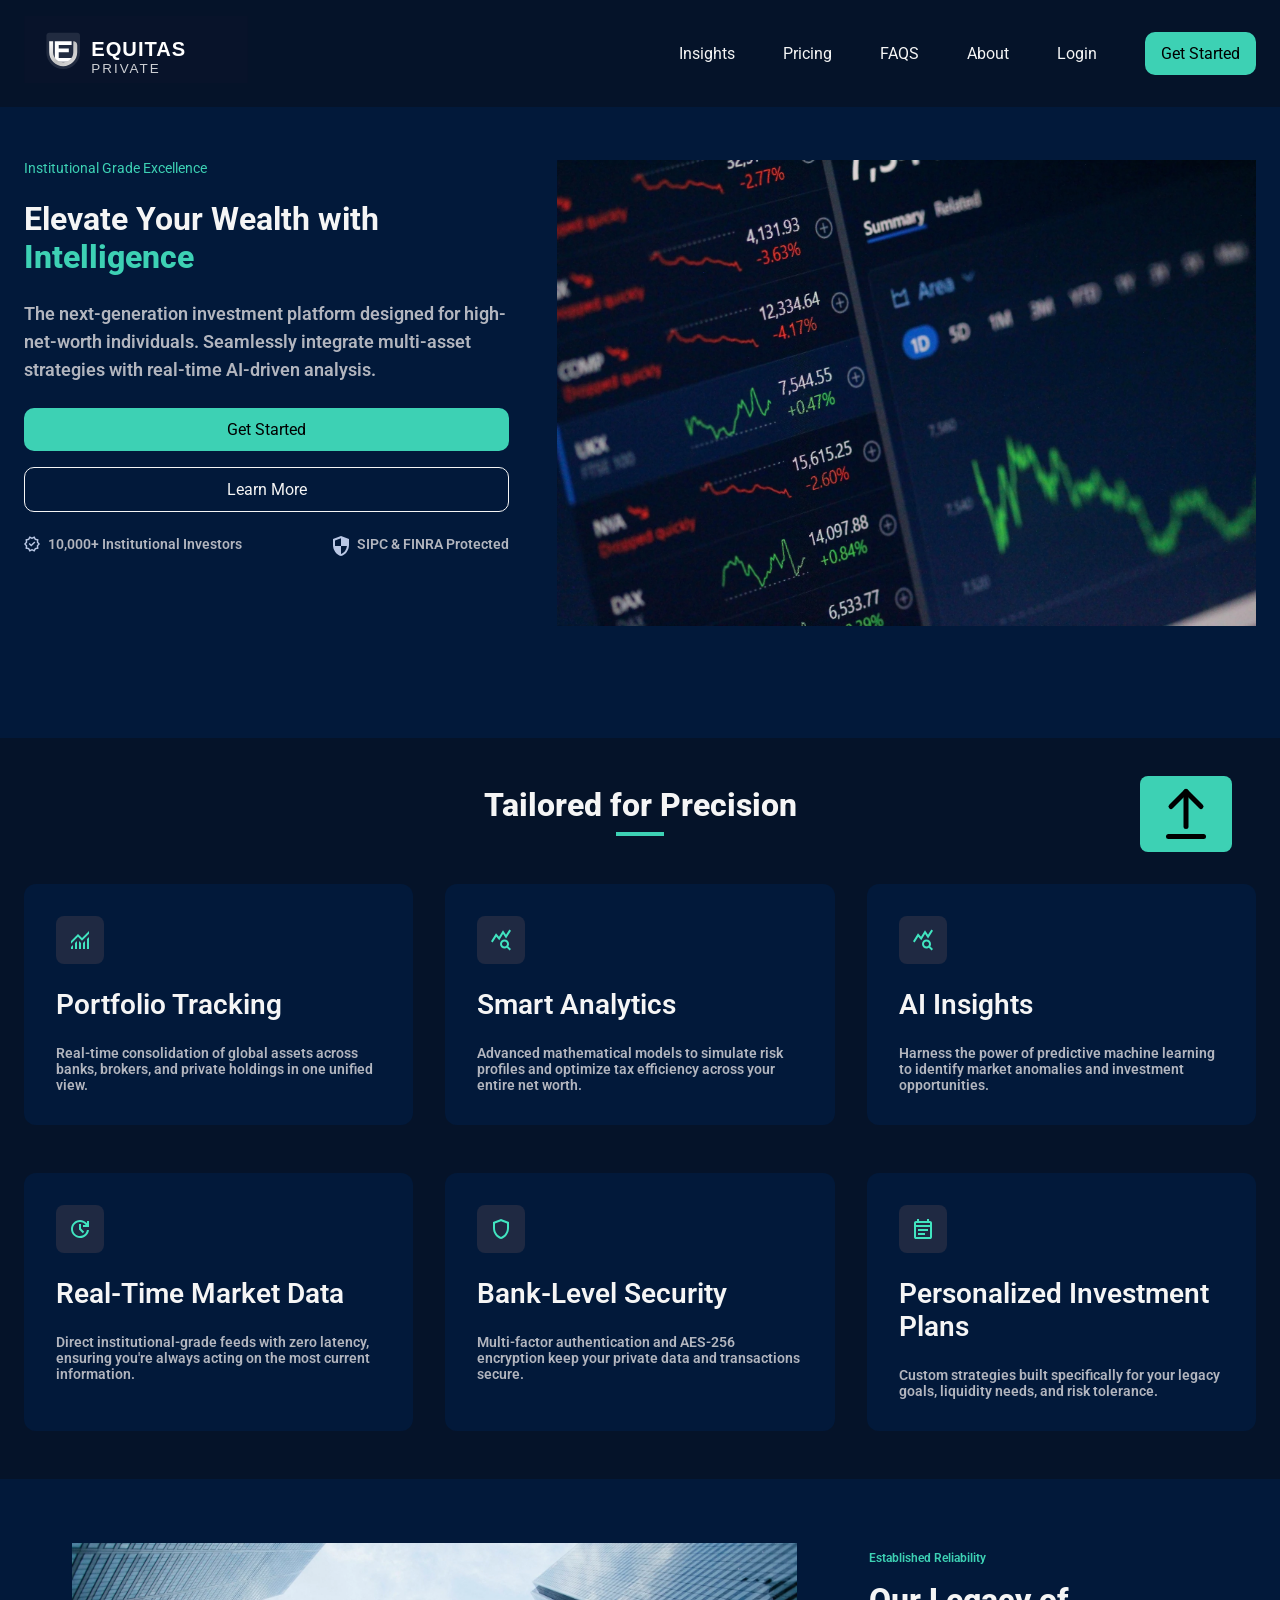
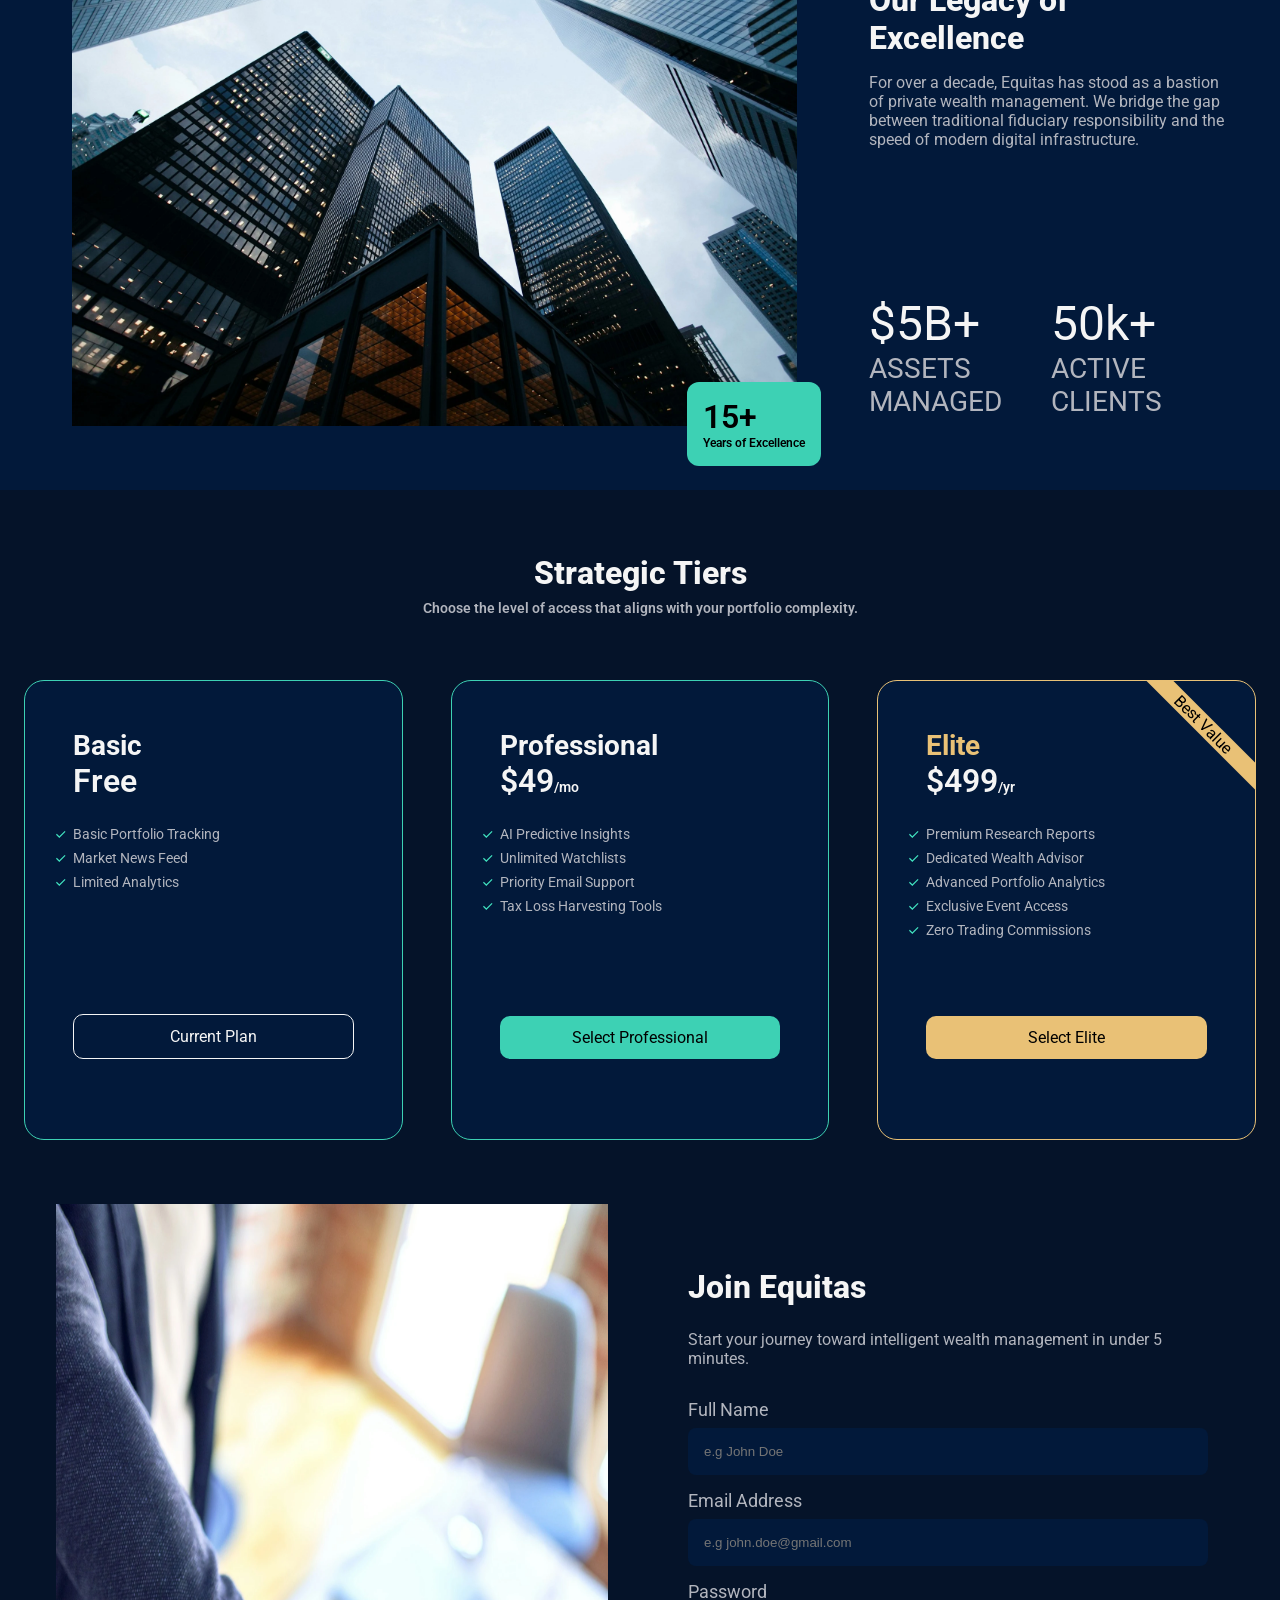
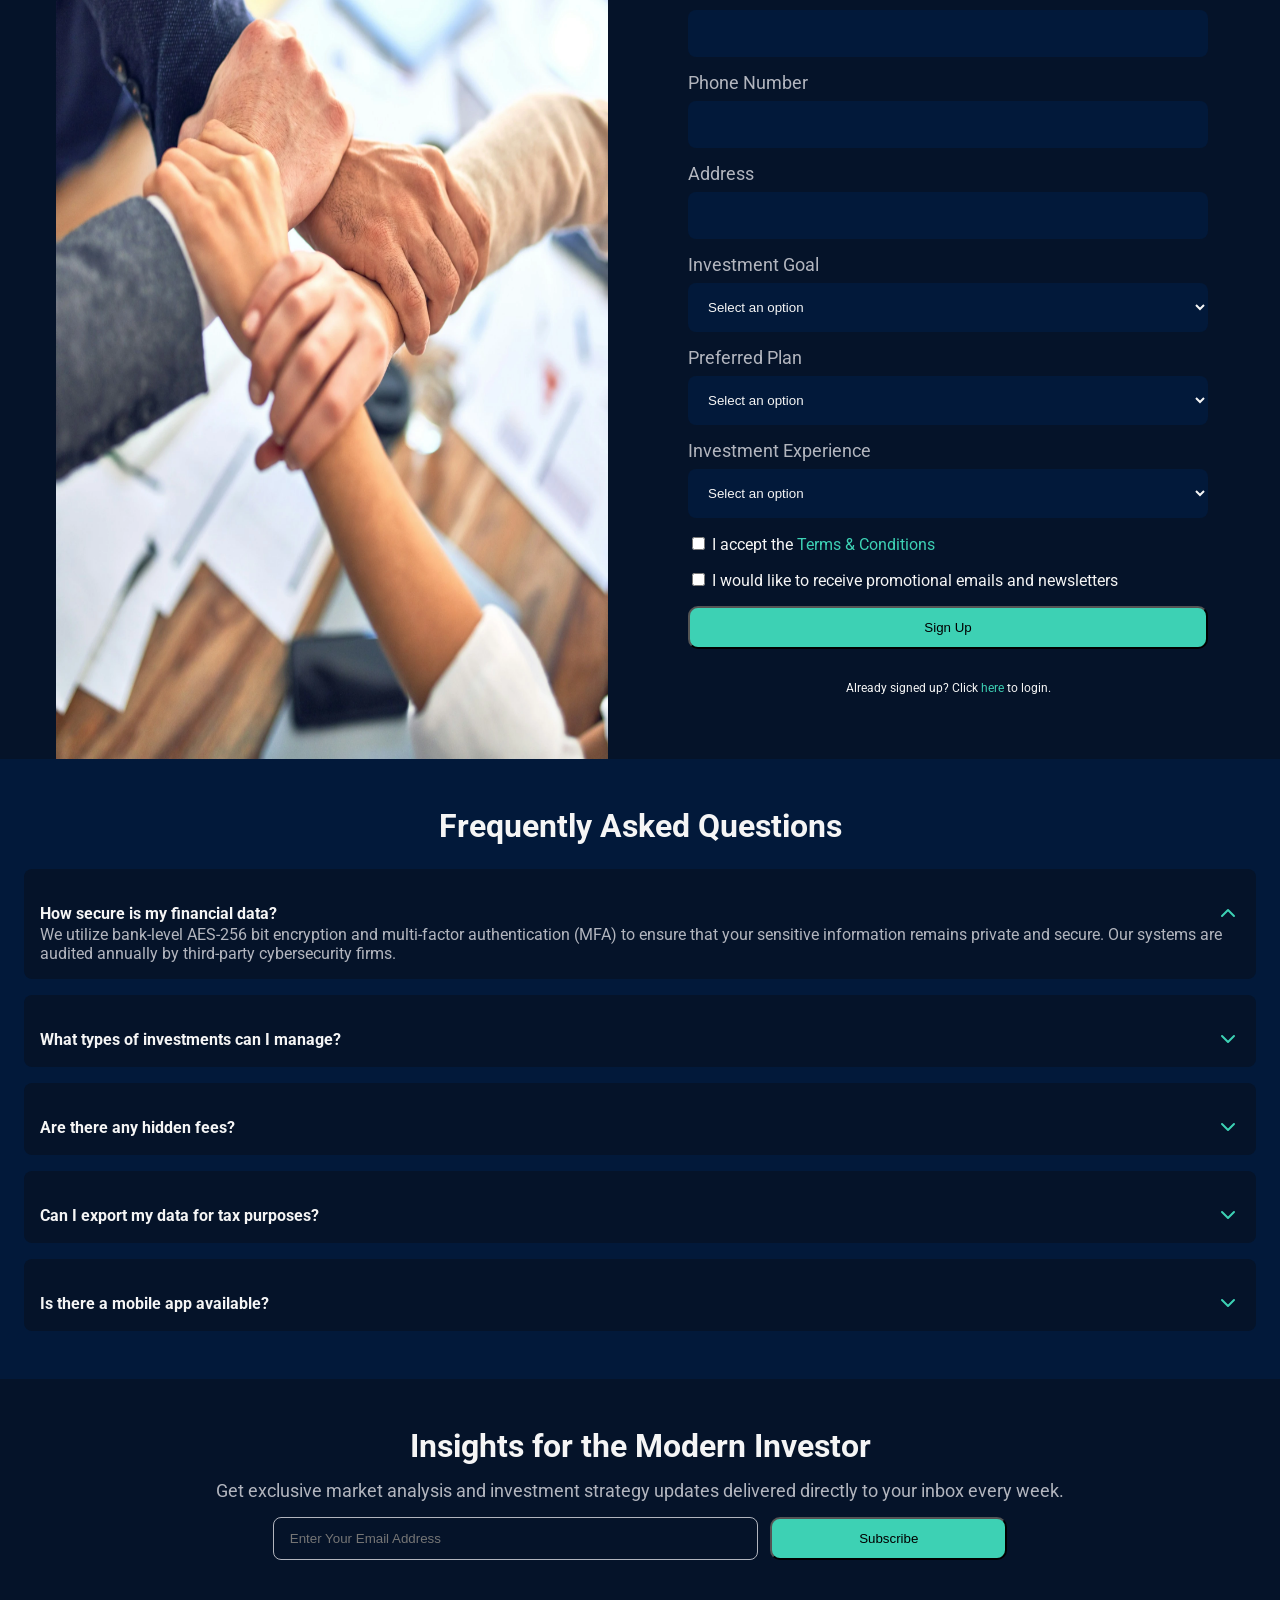
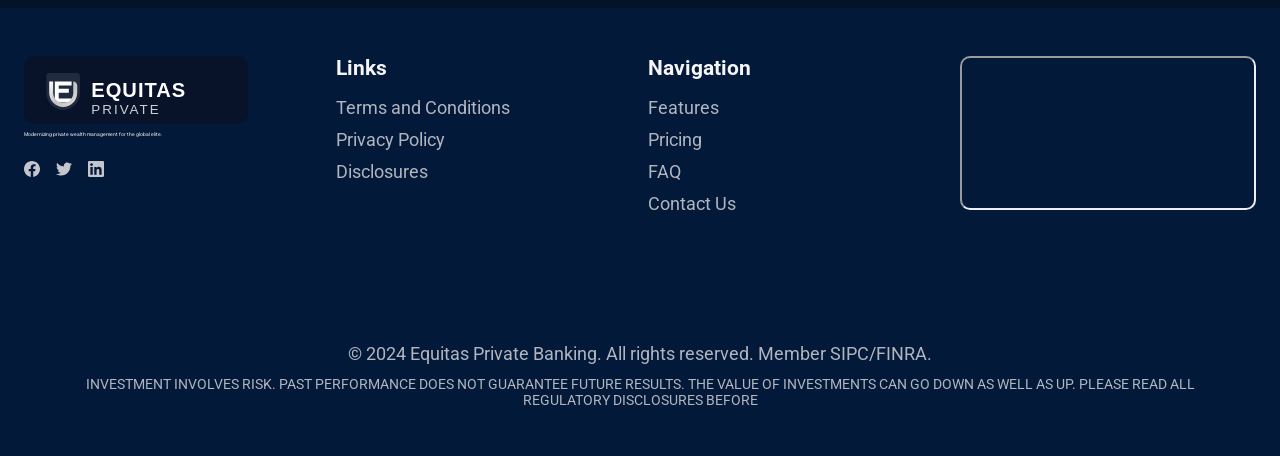
==== index.html @ b7c166bc "Refactor HTML structure for improved readability; update CSS classes for consistency; enhance mobile" ====
<!doctype html>
<html lang="en">
  <head>
    <meta charset="UTF-8" />
    <meta name="viewport" content="width=device-width, initial-scale=1.0" />
    <title>EQUITAS PRIVATE</title>
    <link
      rel="icon"
      type="image/svg+xml"
      href="./assets/icons/coins.svg?v=12345"
    />
    <link rel="preconnect" href="https://fonts.googleapis.com" />
    <link rel="preconnect" href="https://fonts.gstatic.com" crossorigin />
    <link
      href="https://fonts.googleapis.com/css2?family=Roboto:ital,wght@0,100..900;1,100..900&display=swap"
      rel="stylesheet"
    />
    <link rel="stylesheet" href="./styles.css" />
    <link
      rel="stylesheet"
      href="./md.css"
      media="all and (min-width: 620px) and (max-width: 1023.98px)"
    />

    <link
      rel="stylesheet"
      href="./lg.css"
      media="all and (min-width: 1024px)"
    />
  </head>
  <body>
    <header>
      <div class="container">
        <nav class="navbar">
          <details class="navbar__menu-toggle desktop--hidden">
            <summary
              class="navbar__menu-toggle-icon"
              aria-label="Open navigation menu"
            >
              <img
                src="./assets/icons/hamburger.svg"
                alt=""
                class="navbar__menu-icon"
                aria-hidden="true"
              />
            </summary>
            <ul class="navbar__items--mobile">
              <li class="navbar__item--mobile">
                <a class="navbar__item-link--mobile" href="#insights"
                  >Insights</a
                >
              </li>
              <li class="navbar__item--mobile">
                <a class="navbar__item-link--mobile" href="#pricing">Pricing</a>
              </li>
              <li class="navbar__item--mobile">
                <a class="navbar__item-link--mobile" href="#questions">FAQS</a>
              </li>
              <li class="navbar__item--mobile">
                <a class="navbar__item-link--mobile" href="#footer">About</a>
              </li>
              <li class="navbar__item--mobile">
                <a class="navbar__item-link--mobile" href="./login.html"
                  >Login</a
                >
              </li>
              <li class="navbar__button--mobile">
                <a class="btn btn--primary" href="#subscription">Get Started</a>
              </li>
            </ul>
          </details>

          <a href="#" class="navbar__logo-link"
            ><img
              src="./assets/logo/logo.svg"
              alt="Equitas Logo"
              class="navbar__logo"
          /></a>

          <ul class="navbar__items mobile--hidden">
            <li>
              <a class="navbar__item-link" href="#insights">Insights</a>
            </li>
            <li>
              <a class="navbar__item-link" href="#pricing">Pricing</a>
            </li>
            <li>
              <a class="navbar__item-link" href="#questions">FAQS</a>
            </li>
            <li>
              <a class="navbar__item-link" href="#footer">About</a>
            </li>
            <li>
              <a class="navbar__item-link" href="./login.html">Login</a>
            </li>
            <li>
              <a class="btn btn--primary" href="#subscription">Get Started</a>
            </li>
          </ul>
        </nav>
      </div>
    </header>

    <main>
      <section id="insights" class="hero">
        <div class="hero__container container">
          <div class="hero__content">
            <p class="hero__kicker">Institutional Grade Excellence</p>
            <h1 class="hero__title">
              Elevate Your Wealth with
              <span class="hero__accent">Intelligence</span>
            </h1>
            <p class="hero__description">
              The next-generation investment platform designed for high-
              net-worth individuals. Seamlessly integrate multi-asset strategies
              with real-time AI-driven analysis.
            </p>
            <div class="hero__buttons">
              <a class="btn btn--primary" href="#subscription">Get Started</a>
              <a class="btn btn--secondary" href="#features">Learn More</a>
            </div>
            <div class="hero__trust">
              <div class="hero__trust-item">
                <img
                  src="./assets/icons/check-mark.svg"
                  alt=""
                  class="hero__trust-icon"
                /><span class="hero__trust-text"
                  >10,000+ Institutional Investors</span
                >
              </div>
              <div class="hero__trust-item">
                <img
                  src="./assets/icons/shield.svg"
                  alt=""
                  class="hero__trust-icon"
                /><span class="hero__trust-text">SIPC & FINRA Protected</span>
              </div>
            </div>
          </div>

          <picture class="hero__media">
            <!-- Mobile -->
            <source
              media="(max-width: 1023.8px)"
              srcset="./assets/images/hero-tablet.webp"
              type="image/webp"
            />

            <!-- Desktop -->
            <source
              media="(min-width: 1024px)"
              srcset="./assets/images/hero-desktop.webp"
              type="image/webp"
            />

            <!-- Fallback -->
            <img
              src="./assets/images/hero-desktop.jpg"
              alt="A dashboard showing various financial charts and analytics"
              width="1920"
              height="821"
              decoding="async"
            />
          </picture>
        </div>
      </section>

      <section id="features">
        <div class="features__container container">
          <h2 class="features__heading">Tailored for Precision</h2>
          <div class="features__grid">
            <article class="features__card">
              <img src="./assets/icons/rising-graph.svg" alt="" />
              <h3 class="features__title">Portfolio Tracking</h3>
              <p class="features__description">
                Real-time consolidation of global assets across banks, brokers,
                and private holdings in one unified view.
              </p>
            </article>
            <article class="features__card">
              <img src="./assets/icons/inspecting-graph.svg" alt="" />
              <h3 class="features__title">Smart Analytics</h3>
              <p class="features__description">
                Advanced mathematical models to simulate risk profiles and
                optimize tax efficiency across your entire net worth.
              </p>
            </article>
            <article class="features__card">
              <img src="./assets/icons/inspecting-graph.svg" alt="" />
              <h3 class="features__title">AI Insights</h3>
              <p class="features__description">
                Harness the power of predictive machine learning to identify
                market anomalies and investment opportunities.
              </p>
            </article>
            <article class="features__card">
              <img src="./assets/icons/timer.svg" alt="" />
              <h3 class="features__title">Real-Time Market Data</h3>
              <p class="features__description">
                Direct institutional-grade feeds with zero latency, ensuring
                you're always acting on the most current information.
              </p>
            </article>
            <article class="features__card">
              <img src="./assets/icons/shield-secondary.svg" alt="" />
              <h3 class="features__title">Bank-Level Security</h3>
              <p class="features__description">
                Multi-factor authentication and AES-256 encryption keep your
                private data and transactions secure.
              </p>
            </article>
            <article class="features__card">
              <img src="./assets/icons/calendar.svg" alt="" />
              <h3 class="features__title">Personalized Investment Plans</h3>
              <p class="features__description">
                Custom strategies built specifically for your legacy goals,
                liquidity needs, and risk tolerance.
              </p>
            </article>
          </div>
        </div>
      </section>

      <section id="trust" class="trust container">
        <div class="trust__media-container">
          <picture>
            <!-- Mobile -->
            <source
              media="(max-width: 1023.8px)"
              srcset="./assets/images/trust-tablet.webp"
              type="image/webp"
            />

            <!-- Desktop -->
            <source
              media="(min-width: 1024px)"
              srcset="./assets/images/trust-desktop.webp"
              type="image/webp"
            />

            <!-- Fallback -->
            <img
              src="./assets/images/trust-desktop.jpg"
              alt="A city skyline in a financial district with a golden hue, symbolizing trust and stability"
              width="1920"
              height="821"
              loading="lazy"
              decoding="async"
            />
          </picture>

          <div class="trust__experience">
            <span class="trust__experience-value">15+</span>
            <span class="trust__experience-text">Years of Excellence</span>
          </div>
        </div>

        <div class="trust__content">
          <div class="trust__main-content">
            <p class="trust__kicker">Established Reliability</p>
            <h2 class="trust__heading">Our Legacy of Excellence</h2>
            <p class="trust__description">
              For over a decade, Equitas has stood as a bastion of private
              wealth management. We bridge the gap between traditional fiduciary
              responsibility and the speed of modern digital infrastructure.
            </p>
          </div>
          <div class="trust__stats">
            <div class="trust__stat">
              <span class="trust__stat-value">$5B+</span>
              <span class="trust__stat-label">ASSETS MANAGED</span>
            </div>
            <div class="trust__stat">
              <span class="trust__stat-value">50k+</span>
              <span class="trust__stat-label">ACTIVE CLIENTS</span>
            </div>
          </div>
        </div>
      </section>

      <section id="pricing" class="pricing">
        <div class="container pricing__container">
          <div class="pricing__heading">
            <h2 class="pricing__title">Strategic Tiers</h2>
            <p class="pricing__subtitle">
              Choose the level of access that aligns with your portfolio
              complexity.
            </p>
          </div>
          <div class="pricing__cards">
            <article class="pricing__card">
              <div class="pricing__content">
                <div>
                  <h3 class="pricing__type">Basic</h3>
                  <p class="pricing__price">Free</p>
                </div>
                <ul class="pricing__perks">
                  <li>Basic Portfolio Tracking</li>
                  <li>Market News Feed</li>
                  <li>Limited Analytics</li>
                </ul>
              </div>
              <a class="btn btn--secondary btn--full-width" href="#subscription"
                >Current Plan</a
              >
            </article>
            <article class="pricing__card">
              <div class="pricing__content">
                <div>
                  <h3 class="pricing__type">Professional</h3>
                  <p class="pricing__price">
                    $49<span class="fs--sm">/mo</span>
                  </p>
                </div>
                <ul class="pricing__perks">
                  <li>AI Predictive Insights</li>
                  <li>Unlimited Watchlists</li>
                  <li>Priority Email Support</li>
                  <li>Tax Loss Harvesting Tools</li>
                </ul>
              </div>

              <a class="btn btn--primary btn--full-width" href="#subscription"
                >Select Professional</a
              >
            </article>
            <article class="pricing__card pricing__card--highlighted">
              <div class="pricing__content">
                <div>
                  <h3 class="pricing__type">Elite</h3>
                  <p class="pricing__price">
                    $499<span class="fs--sm">/yr</span>
                  </p>
                </div>
                <ul class="pricing__perks">
                  <li>Premium Research Reports</li>
                  <li>Dedicated Wealth Advisor</li>
                  <li>Advanced Portfolio Analytics</li>
                  <li>Exclusive Event Access</li>
                  <li>Zero Trading Commissions</li>
                </ul>
              </div>
              <a class="btn btn--primary btn--full-width" href="#subscription"
                >Select Elite</a
              >
              <span class="pricing__best-value-badge">Best Value</span>
            </article>
          </div>
        </div>
      </section>
      <section id="subscription" class="container">
        <picture>
          <!-- Mobile -->
          <source
            media="(max-width: 1023.8px)"
            srcset="./assets/images/signup-tablet.webp"
            type="image/webp"
          />

          <!-- Desktop -->
          <source
            media="(min-width: 1024px)"
            srcset="./assets/images/signup-desktop.webp"
            type="image/webp"
          />

          <!-- Fallback -->
          <img
            src="./assets/images/signup-desktop.jpg"
            alt="A group of people grabbing each other wrists in a circle, symbolizing collaboration and trust"
            width="1920"
            height="821"
            loading="lazy"
            decoding="async"
            class="subscription__image"
          />
        </picture>

        <div class="subscription__container">
          <div class="subscription__content">
            <h2 class="subscription__heading">Join Equitas</h2>
            <p class="subscription__description">
              Start your journey toward intelligent wealth management in under 5
              minutes.
            </p>
          </div>
          <form
            class="subscription__form"
            name="subscription"
            method="POST"
            netlify
          >
            <div class="subscription__form-item">
              <label for="fullname">Full Name </label>
              <input
                id="fullname"
                name="fullname"
                type="text"
                placeholder="e.g John Doe"
                required
                autocomplete="name"
              />
            </div>
            <div class="subscription__form-item">
              <label for="email">Email Address </label>
              <input
                id="email"
                name="email"
                type="email"
                placeholder="e.g john.doe@gmail.com"
                required
                autocomplete="email"
              />
            </div>
            <div class="subscription__form-item">
              <label for="password">Password</label>
              <input
                id="password"
                name="password"
                type="password"
                required
                autocomplete="current-password"
              />
            </div>
            <div class="subscription__form-item">
              <label for="phone">Phone Number </label>
              <input
                id="phone"
                name="phone"
                type="tel"
                required
                autocomplete="tel"
              />
            </div>
            <div class="subscription__form-item">
              <label for="address">Address </label>
              <input
                id="address"
                name="address"
                type="text"
                autocomplete="street-address"
                required
              />
            </div>

            <div class="subscription__form-item">
              <label for="goal">Investment Goal</label>

              <select id="goal" name="goal" required>
                <option value="" disabled selected>Select an option</option>
                <option value="long-term">Long-Term Growth</option>
                <option value="retirement">Retirement Planning</option>
                <option value="passive">Passive Income</option>
                <option value="wealth">Wealth Preservation</option>
              </select>
            </div>
            <div class="subscription__form-item">
              <label for="plan">Preferred Plan</label>

              <select id="plan" name="plan" required>
                <option value="" disabled selected>Select an option</option>
                <option value="free">Free</option>
                <option value="monthly">Monthly</option>
                <option value="yearly">Yearly</option>
              </select>
            </div>

            <div class="subscription__form-item">
              <label for="experience">Investment Experience</label>

              <select id="experience" name="experience" required>
                <option value="" disabled selected>Select an option</option>
                <option value="beginner">Beginner</option>
                <option value="intermediate">Intermediate</option>
                <option value="advanced">Advanced</option>
              </select>
            </div>

            <div class="subscription__form-checkbox">
              <input type="checkbox" id="terms" name="terms" required />
              <label for="terms"
                >I accept the
                <a
                  href="./documentation/terms_and_conditions.pdf"
                  target="_blank"
                >
                  Terms & Conditions</a
                ></label
              >
            </div>
            <div class="subscription__form-checkbox">
              <input type="checkbox" id="promote" name="promote" />
              <label for="promote"
                >I would like to receive promotional emails and
                newsletters</label
              >
            </div>

            <button class="btn btn--primary" type="submit">Sign Up</button>
          </form>
          <p class="subscription__login">
            Already signed up? Click <a href="./login.html">here</a> to login.
          </p>
        </div>
      </section>

      <section id="questions" class="questions">
        <div class="questions__container container">
          <h2 class="questions__heading">Frequently Asked Questions</h2>
          <div class="questions__list">
            <details class="questions__item" open name="faq">
              <summary class="questions__title">
                <span>How secure is my financial data?</span
                ><img
                  src="./assets/icons/chevron-down.svg"
                  alt=""
                  class="chevron-rotate"
                  aria-hidden="true"
                />
              </summary>

              <p class="questions__description">
                We utilize bank-level AES-256 bit encryption and multi-factor
                authentication (MFA) to ensure that your sensitive information
                remains private and secure. Our systems are audited annually by
                third-party cybersecurity firms.
              </p>
            </details>

            <details class="questions__item" name="faq">
              <summary class="questions__title">
                <span>What types of investments can I manage?</span
                ><img
                  src="./assets/icons/chevron-down.svg"
                  alt=""
                  class="chevron-rotate"
                  aria-hidden="true"
                />
              </summary>

              <p class="questions__description">
                Equitas supports a range of assets, including stocks, bonds,
                ETFs, and other diversified investments.
              </p>
            </details>

            <details class="questions__item" name="faq">
              <summary class="questions__title">
                <span>Are there any hidden fees?</span
                ><img
                  src="./assets/icons/chevron-down.svg"
                  alt=""
                  class="chevron-rotate"
                  aria-hidden="true"
                />
              </summary>

              <p class="questions__description">
                No. All applicable fees are clearly disclosed upfront, with no
                hidden charges.
              </p>
            </details>
            <details class="questions__item" name="faq">
              <summary class="questions__title">
                <span>Can I export my data for tax purposes?</span
                ><img
                  src="./assets/icons/chevron-down.svg"
                  alt=""
                  class="chevron-rotate"
                  aria-hidden="true"
                />
              </summary>

              <p class="questions__description">
                Yes. You can export your portfolio and transaction data in
                convenient formats for tax reporting.
              </p>
            </details>

            <details class="questions__item" name="faq">
              <summary class="questions__title">
                <span>Is there a mobile app available?</span
                ><img
                  src="./assets/icons/chevron-down.svg"
                  alt=""
                  class="chevron-rotate"
                  aria-hidden="true"
                />
              </summary>

              <p class="questions__description">
                Yes. Equitas is available on mobile, giving you secure access to
                your portfolio wherever you are.
              </p>
            </details>
          </div>
        </div>
      </section>

      <section id="newsletter">
        <div class="newsletter__container container">
          <div class="newsletter__content">
            <h2 class="newsletter__title">Insights for the Modern Investor</h2>
            <p class="newsletter__description">
              Get exclusive market analysis and investment strategy updates
              delivered directly to your inbox every week.
            </p>

            <div>
              <form class="newsletter__form" method="POST" netlify>
                <label for="subscribe-email" class="visually-hidden"
                  >Enter Your Email Address</label
                >
                <input
                  id="subscribe-email"
                  name="subscribe-email"
                  type="email"
                  placeholder="Enter Your Email Address"
                  required
                />
                <button class="btn btn--primary" type="submit">
                  Subscribe
                </button>
              </form>
            </div>
          </div>
        </div>
      </section>
    </main>
    <footer id="footer">
      <nav>
        <div class="footer-navigation__container container">
          <div class="footer-navigation__logo-media">
            <a href="./index.html"
              ><img
                src="./assets/logo/logo.svg"
                alt="Equitas Private"
                class="footer-navigation__logo-image"
            /></a>
            <p class="footer-navigation__tagline">
              Modernizing private wealth management for the global elite.
            </p>

            <ul class="footer-navigation__connection">
              <li>
                <a
                  href="https://www.facebook.com"
                  target="_blank"
                  class="footer-navigation__connection-icon"
                  aria-label="Facebook"
                  ><img
                    src="./assets/logo/facebook-logo.svg"
                    alt=""
                    aria-hidden="true"
                /></a>
              </li>
              <li>
                <a
                  href="https://x.com"
                  target="_blank"
                  class="footer-navigation__connection-icon"
                  aria-label="X - former Twitter"
                  ><img
                    src="
                    ./assets/logo/x-logo.svg"
                    alt=""
                    aria-hidden="true"
                /></a>
              </li>
              <li>
                <a
                  href="https://www.linkedin.com"
                  target="_blank"
                  class="footer-navigation__connection-icon"
                  aria-label="Linkedin"
                  ><img
                    src="./assets/logo/linkedin-logo.svg"
                    alt=""
                    aria-hidden="true"
                /></a>
              </li>
            </ul>
          </div>
          <div class="footer-navigation__group">
            <h3 class="footer-navigation__title">Links</h3>
            <ul class="footer-navigation__list">
              <li class="footer-navigation__item">
                <a
                  href="./documentation/terms_and_conditions.pdf"
                  target="_blank"
                  class="footer-navigation__link"
                  >Terms and Conditions</a
                >
              </li>
              <li class="footer-navigation__item">
                <a
                  href="./documentation/privacy-policy.pdf"
                  target="_blank"
                  class="footer-navigation__link"
                  >Privacy Policy</a
                >
              </li>

              <li class="footer-navigation__item">
                <a
                  href="./documentation/disclaimer-and-disclosure.pdf"
                  target="_blank"
                  class="footer-navigation__link"
                  >Disclosures</a
                >
              </li>
            </ul>
          </div>
          <div class="footer-navigation__group">
            <h3 class="footer-navigation__title">Navigation</h3>
            <ul class="footer-navigation__list">
              <li class="footer-navigation__item">
                <a href="#features" class="footer-navigation__link">Features</a>
              </li>
              <li class="footer-navigation__item">
                <a href="#pricing" class="footer-navigation__link">Pricing</a>
              </li>
              <li class="footer-navigation__item">
                <a href="#questions" class="footer-navigation__link">FAQ</a>
              </li>
              <li class="footer-navigation__item">
                <a
                  href="mailto:info@equitasprivate.com"
                  class="footer-navigation__link"
                  >Contact Us</a
                >
              </li>
            </ul>
          </div>
          <div class="footer__location">
            <iframe
              src="https://www.google.com/maps/embed?pb=!1m18!1m12!1m3!1d38471.17101423431!2d73.40237218300614!3d-53.036084808980746!2m3!1f0!2f0!3f0!3m2!1i1024!2i768!4f13.1!3m3!1m2!1s0xb306ad003a17c605%3A0x8517ae38f21c5569!2sAtlas%20Cove%20Station%20remains!5e0!3m2!1str!2sde!4v1787654956893!5m2!1str!2sde"
              allowfullscreen=""
              loading="lazy"
              referrerpolicy="strict-origin-when-cross-origin"
              aria-label="Equitas Private Banking Location"
            ></iframe>
          </div>
        </div>
      </nav>

      <section>
        <div class="credentials__container">
          <p class="credentials__description">
            © 2024 Equitas Private Banking. All rights reserved. Member
            SIPC/FINRA.
          </p>
          <p class="credentials__disclaimer">
            INVESTMENT INVOLVES RISK. PAST PERFORMANCE DOES NOT GUARANTEE FUTURE
            RESULTS. THE VALUE OF INVESTMENTS CAN GO DOWN AS WELL AS UP. PLEASE
            READ ALL REGULATORY DISCLOSURES BEFORE
          </p>
        </div>
      </section>
    </footer>
    <a class="scroll" href="#" aria-label="Back to top"
      ><img src="./assets/icons/arrow-top.svg" alt="" class="scroll-image"
    /></a>
  </body>
</html>
---- styles.css ----
/* ===== MOBILE DESIGN - MOBILE FIRST ===== */

/* ===== RESET ===== */

*,
*::before,
*::after {
  box-sizing: border-box;
}

h1,
h2,
h3,
p {
  margin: 0;
}

/* ===== VARIABLES ===== */

:root {
  /* ===== COLOR ===== */

  --color-bg-primary: #051329;
  --color-bg-secondary: #02193a;
  --color-surface: #2f3a57;
  --color-primary: #051329;
  --color-text-primary: #f5f5f5;
  --color-text-secondary: #000;
  --color-accent: #3dd1b4;
  --color-gold-hover: #d8ae5c;
  --color-gold-hover-muted: #d8af5ca9;
  --color-gold-selected: #e9c176;
  --color-text-muted: #b2b5be;

  /* ===== FONT-SIZE ===== */

  --fs-xxs: 0.3rem; /* 4.8px */
  --fs-xs: 0.5rem; /* 8px */
  --fs-caption: 0.75rem; /* 12px */
  --fs-sm: 0.875rem; /* 14px */
  --fs-base: clamp(0.875rem, 2.5vw, 1.1rem); /* 14px–17.6px */
  --fs-md: clamp(1.14rem, 2.5vw, 1.5rem); /* 18.24px–24px */
  --fs-lg: clamp(1.25rem, 2.5vw, 1.75rem); /* 20px–28px */
  --fs-xl: clamp(1.5rem, 2.5vw, 2rem); /* 24px–32px */
  --fs-2xl: clamp(2rem, 2.5vw, 4rem); /* 32px–64px */
  --fs-3xl: clamp(3rem, 2.5vw, 4.5rem); /* 48px–72px */
  --fs-hero: clamp(4rem, 2.5vw, 5rem); /* 64px–80px */

  /* ===== LAYOUT-VALUES ===== */

  --desktop-width: 90rem; /* 1440px */
  --loginscreen-width: 40rem; /* 640px */
  --navbar-logo-width: 14rem; /* 224px */

  /* ===== FONT-WEIGHT ===== */

  --fw-reg: 400;
  --fw-md: 500;
  --fw-sb: 600;
  --fw-bold: 700;
  --fw-bolder: 800;

  /* BORDER-RADIUS */

  --br-base: 0.5rem; /* 8px */
  --br-lg: 0.625rem; /* 10px */
  --br-xl: 0.75rem; /* 12px */
  --br-2xl: 0.875rem; /* 14px */
  --br-3xl: 1.25rem; /* 20px */

  /* ===== SPACING ===== */
  --space-xs: 0.25rem; /* 4px */
  --space-sm: 0.5rem; /* 8px */
  --space-md: 0.75rem; /* 12px */
  --space-base: 1rem; /* 16px */
  --space-lg: 1.5rem; /* 24px */
  --space-xl: 2rem; /*  32px  */
  --space-2xl: 3rem; /* 48px */
  --space-3xl: 4rem; /* 64px */
  --space-4xl: 5rem; /* 80px  */
  --space-5xl: 6rem; /* 96px */
}

/* ===== GLOBAL===== */

html {
  font-size: 100%;
  scroll-behavior: smooth;
}

body {
  background-color: var(--color-bg-primary);
  margin: 0;
  font-family: "Roboto", sans-serif;
}

main {
  position: relative;
}

a {
  text-decoration: none;
}

img {
  display: block;
  max-width: 100%;
  height: auto;
}

/* I found this visually hidden solution online. */

.visually-hidden {
  position: absolute;
  width: 1px;
  height: 1px;
  padding: 0;
  margin: -1px;
  overflow: hidden;
  clip: rect(0, 0, 0, 0);
  white-space: nowrap;
  border: 0;
}

/* ===== LAYOUT ===== */

.container {
  width: 100%;
  max-width: var(--desktop-width);
  margin-inline: auto;
  padding-inline: var(--space-lg);
}

/* ===== COMPONENTS ===== */

/* ===== BUTTONS ===== */

.btn {
  border-radius: var(--br-lg);
  padding: var(--space-md) var(--space-base);
  transition:
    background-color 150ms ease,
    transform 150ms ease;
  text-align: center;
  display: inline-block;
}

.btn--full-width {
  width: 100%;
}

.btn--primary {
  color: var(--color-text-secondary);
  background-color: var(--color-accent);
}

.btn--secondary {
  color: var(--color-text-primary);
  border: 1px solid var(--color-text-primary);
}

.btn--primary:hover,
.btn--secondary:hover {
  color: var(--color-text-secondary);
  background-color: var(--color-gold-hover);
  box-shadow: 0 var(--space-sm) var(--space-base) rgb(0 0 0 / 0.2);
}

.btn--primary:focus-visible,
.btn--secondary:focus-visible,
.navbar__menu-toggle:focus-visible,
.navbar__item-link:focus-visible,
.navbar__item-link--mobile:focus-visible,
.navbar__logo-link:focus-visible,
.subscription__form-item input:focus-visible,
.subscription__form-item select:focus-visible,
.newsletter__form input:focus-visible,
.questions__title:focus-visible,
.subscription__form-checkbox input:focus-visible,
.subscription__form-checkbox a:focus-visible,
.footer-navigation__link:focus-visible,
.footer-navigation__connection-icon:focus-visible,
.subscription__login a:focus-visible,
.login__info input:focus-visible,
.login__forget a:focus-visible,
.scroll:focus-visible {
  outline: 2px solid var(--color-gold-selected);
  outline-offset: var(--space-xs);
  border-radius: var(--br-base);
}

.chevron-rotate {
  transition: transform 200ms ease;
}

.questions__item[open] .chevron-rotate {
  transform: rotate(180deg);
}
/* ===== NAVIGATION ===== */

.navbar {
  display: flex;
  flex-direction: row-reverse;
  justify-content: space-between;
  padding: var(--space-base) var(--space-lg);
  position: fixed;
  top: 0;
  left: 0;
  width: 100%;
  z-index: 10;
  background-color: var(--color-bg-primary);
}

.navbar__menu-toggle {
  position: relative;
}

.navbar__menu-toggle-icon {
  background: none;
  border: none;
  cursor: pointer;
  list-style-type: none;
}

.navbar__items--mobile {
  position: absolute;
  top: 100%;
  right: 0;
  background-color: var(--color-bg-secondary);
  color: var(--color-text-primary);
  list-style-type: none;
  padding: var(--space-2xl) var(--space-lg);
  border-radius: var(--br-lg);
  width: calc(50vw - 2rem);
  height: 60dvh;
  display: flex;
  flex-direction: column;
  align-items: center;
  gap: var(--space-2xl);
  z-index: 1;
}

.navbar__item--mobile {
  width: 100%;
}

.navbar__item-link--mobile {
  display: block;
  width: 100%;
  padding-block: var(--space-sm);
  border-radius: var(--br-lg);
  text-align: center;
  color: var(--color-text-primary);
}

.navbar__item--mobile:hover {
  background-color: var(--color-accent);
  border-radius: var(--br-lg);
  color: var(--color-accent);
}

.navbar__item-link--mobile:hover {
  color: var(--color-accent);
  outline: 1px solid var(--color-accent);
  display: block;
  width: 100%;
}

.navbar__item-link--mobile:visited {
  color: var(--color-text-primary);
}

.navbar__button--mobile {
  width: 100%;
  text-align: center;
}

.navbar__menu-icon {
  width: var(--space-3xl);
  height: auto;
}

.navbar__logo {
  width: var(--navbar-logo-width);
  height: auto;
}

.mobile--hidden {
  display: none;
}

/* ===== HERO ===== */

.hero {
  background-color: var(--color-bg-secondary);
  padding-block: var(--space-3xl);
}

.hero__container {
  display: flex;
  flex-direction: column;
  justify-content: space-between;
  gap: var(--space-2xl);
  margin-block: var(--space-2xl);
  padding-top: var(--space-2xl);
}

.hero__content {
  display: flex;
  flex-direction: column;
  gap: var(--space-lg);
}
.hero__kicker {
  font-size: var(--fs-sm);
  color: var(--color-accent);
  font-weight: var(--fw-reg);
}

.hero__title {
  font-size: var(--fs-xl);
  color: var(--color-text-primary);
  font-weight: var(--fw-bold);
}

.hero__accent {
  color: var(--color-accent);
  font-weight: var(--fw-bolder);
}

.hero__description {
  color: var(--color-text-muted);
  font-size: var(--fs-base);
  line-height: 1.6;
  font-weight: var(--fw-sb);
}

.hero__buttons {
  display: flex;
  flex-direction: column;
  gap: var(--space-base);
}

.hero__trust {
  display: flex;
  flex-direction: column;
  justify-content: space-between;
  align-items: flex-start;
  gap: var(--space-base);
}

.hero__trust-item {
  display: flex;
  gap: var(--space-sm);
}

.hero__trust-icon {
  width: var(--space-base);
  height: auto;
}

.hero__trust-text {
  color: var(--color-text-muted);
  font-size: var(--fs-sm);
  font-weight: var(--fw-sb);
}

/* ===== FEATURES ===== */

.features__container {
  display: flex;
  flex-direction: column;
  gap: var(--space-2xl);
  align-items: center;
  padding-block: var(--space-2xl);
}

.features__grid {
  display: grid;
  grid-template-columns: 1fr;
  row-gap: var(--space-2xl);
}

.features__heading {
  color: var(--color-text-primary);
  font-size: var(--fs-xl);
  font-weight: var(--fw-bolder);
}

.features__heading::after {
  content: "";
  display: block;
  width: var(--space-2xl);
  height: var(--space-xs);
  background-color: var(--color-accent);
  margin-inline: auto;
  margin-top: var(--space-sm);
}

.features__card {
  display: flex;
  flex-direction: column;
  align-items: flex-start;
  gap: var(--space-lg);
  border-radius: var(--br-xl);
  background-color: var(--color-bg-secondary);
  padding: var(--space-xl);
}

.features__title {
  font-size: var(--fs-lg);
  color: var(--color-text-primary);
  font-weight: var(--fw-sb);
}

.features__description {
  font-size: var(--fs-sm);
  color: var(--color-text-muted);
  font-weight: var(--fw-sb);
}

/* ===== TRUST SECTION ===== */

.trust {
  background-color: var(--color-bg-secondary);
}

.trust__media-container {
  display: flex;
  flex-direction: column;
  justify-content: space-between;
  gap: var(--space-3xl);
  padding: var(--space-3xl) var(--space-2xl);
  position: relative;
}

.trust__experience {
  display: flex;
  flex-direction: column;
  background-color: var(--color-accent);
  padding: var(--space-base);
  align-items: flex-start;
  position: absolute;
  right: var(--space-lg);
  bottom: var(--space-lg);
  border-radius: var(--br-xl);
}

.trust__experience-value {
  font-size: var(--fs-xl);
  font-weight: var(--fw-sb);
}

.trust__experience-text {
  font-size: var(--fs-caption);
  font-weight: var(--fw-sb);
}

.trust__content {
  display: flex;
  flex-direction: column;
  justify-content: space-around;
  gap: var(--space-2xl);
  padding: var(--space-lg);
}

.trust__main-content {
  display: flex;
  flex-direction: column;
  gap: var(--space-base);
}

.trust__kicker {
  color: var(--color-accent);
  font-size: var(--fs-caption);
  font-weight: var(--fw-sb);
}

.trust__heading {
  color: var(--color-text-primary);
  font-size: var(--fs-2xl);
  font-weight: var(--fw-bolder);
}

.trust__description {
  color: var(--color-text-muted);
}

.trust__stats {
  display: flex;
}

.trust__stat {
  display: flex;
  flex-direction: column;
  flex: 1;
}

.trust__stat-value {
  font-size: var(--fs-3xl);
  color: var(--color-text-primary);
}

.trust__stat-label {
  font-size: var(--fs-lg);
  color: var(--color-text-muted);
}

/* ===== PRICING ===== */

.pricing {
  color: var(--color-text-secondary);
  background-color: var(--color-bg-primary);
}

.pricing__container {
  display: flex;
  flex-direction: column;
  gap: var(--space-3xl);
  padding-block: var(--space-3xl);
}

.pricing__heading {
  display: flex;
  flex-direction: column;
  align-items: center;
  gap: var(--space-sm);
}

.pricing__title {
  color: var(--color-text-primary);
  font-size: var(--fs-2xl);
  font-weight: var(--fw-bolder);
}

.pricing__subtitle {
  color: var(--color-text-muted);
  font-size: var(--fs-sm);
  padding-inline: var(--space-lg);
  text-align: center;
  font-weight: var(--fw-sb);
}

.pricing__cards {
  display: grid;
  grid-template-columns: 1fr;
  row-gap: var(--space-3xl);
}

.pricing__card {
  background-color: var(--color-bg-secondary);
  color: var(--color-text-primary);
  display: flex;
  flex-direction: column;
  justify-content: space-between;
  align-items: flex-start;
  border-radius: var(--br-3xl);
  border: 1px solid var(--color-accent);
  padding-inline: var(--space-2xl);
  padding-block: var(--space-2xl);
  gap: var(--space-3xl);
}

.pricing__content {
  display: flex;
  flex-direction: column;
  gap: var(--space-md);
}

.pricing__type {
  font-size: var(--fs-lg);
  font-weight: var(--fw-bold);
}

.pricing__price {
  font-size: var(--fs-2xl);
  font-weight: var(--fw-sb);
}

.fs--sm {
  font-size: var(--fs-sm);
}

.pricing__perks {
  list-style-image: url(./assets/icons/check-mark-accent.svg);
  padding-left: 0;
  display: flex;
  flex-direction: column;
  gap: var(--space-sm);
  color: var(--color-text-muted);
  font-size: var(--fs-sm);
}

.pricing__card .btn {
  align-self: center;
  margin-bottom: var(--space-xl);
}

.pricing__card--highlighted {
  position: relative;
  overflow: hidden;
  border: 1px solid var(--color-gold-selected);
}

.pricing__card--highlighted .pricing__type {
  color: var(--color-gold-selected);
}

.pricing__card--highlighted .btn {
  color: var(--color-text-secondary);
  background-color: var(--color-gold-selected);
}

.pricing__card--highlighted .btn:hover {
  color: var(--color-text-secondary);
  background-color: var(--color-gold-hover-muted);
}

.pricing__best-value-badge {
  position: absolute;
  top: -1rem; /* Badge exact positioning reasons */
  right: -1rem; /* Badge exact positioning reasons */
  background-color: var(--color-gold-selected);
  color: var(--color-text-secondary);
  transform: rotate(45deg) translate(30%); /* Badge exact positioning reasons */
  padding-inline: var(--space-4xl);
}

/* ===== SUBSCRIPTION ===== */

.subscription__container {
  color: var(--color-text-primary);
  display: flex;
  flex-direction: column;
  justify-content: space-between;
  gap: var(--space-xl);
  padding: var(--space-3xl) var(--space-2xl);
}

.subscription__image {
  padding-inline: var(--space-xl);
}

.subscription__content {
  display: flex;
  flex-direction: column;
  gap: var(--space-lg);
}

.subscription__heading {
  font-size: var(--fs-2xl);
  font-weight: var(--fw-bolder);
}

.subscription__form {
  display: flex;
  flex-direction: column;
  gap: var(--space-base);
}

.subscription__description {
  color: var(--color-text-muted);
}

.subscription__form-item {
  display: flex;
  flex-direction: column;
  font-size: var(--fs-base);
  gap: var(--space-sm);
  color: var(--color-text-muted);
}

.subscription__form-item input,
.subscription__form-item select {
  background-color: var(--color-bg-secondary);
  padding-block: var(--space-base);
  padding-left: var(--space-base);
  color: var(--color-text-primary);
  border: none;
  border-radius: var(--br-base);
}

.subscription__form-item select option {
  background-color: var(--color-bg-secondary);
  color: var(--color-text-muted);
}

.subscription__form-checkbox a {
  color: var(--color-accent);
}

.subscription__login {
  text-align: center;
  font-size: var(--fs-caption);
}

.subscription__login a {
  color: var(--color-accent);
}

/* ===== FAQS ===== */

.questions {
  background-color: var(--color-bg-secondary);
}

.questions__container {
  padding-block: var(--space-2xl);
  display: flex;
  flex-direction: column;
  gap: var(--space-lg);
}

.questions__heading {
  color: var(--color-text-primary);
  text-align: center;
  font-size: var(--fs-xl);
  font-weight: var(--fw-bold);
}

.questions__list {
  display: flex;
  flex-direction: column;
  gap: var(--space-base);
}

.questions__item {
  background-color: var(--color-primary);
  border-radius: var(--br-base);
  display: flex;
  flex-direction: column;
  gap: var(--space-xl);
  padding: var(--space-base);
}

.questions__title {
  color: var(--color-text-primary);
  list-style-type: none;
  display: flex;
  flex-direction: row;
  align-items: center;
  justify-content: space-between;
  cursor: pointer;
  padding-block: var(--space-base) 0;
  font-weight: var(--fw-bold);
}

.questions__description {
  color: var(--color-text-muted);
}

/* ===== NEWSLETTER ===== */

.newsletter__container {
  background-color: var(--color-bg-primary);
  padding-block: var(--space-2xl);
  display: flex;
  flex-direction: column;
  gap: var(--space-base);
}

.newsletter__content {
  display: flex;
  flex-direction: column;
  gap: var(--space-base);
  color: var(--color-text-muted);
  text-align: center;
  font-size: var(--fs-caption);
}

.newsletter__title {
  color: var(--color-text-primary);
  text-align: center;
  font-size: var(--fs-xl);
  font-weight: var(--fw-bold);
}

.newsletter__description {
  font-size: var(--fs-base);
}

.newsletter__form {
  display: grid;
  grid-template-columns: repeat(5, 1fr);
  column-gap: var(--space-md);
}

.newsletter__form input {
  grid-column: 1 / span 4;
  background-color: var(--color-bg-primary);
  border: 1px solid var(--color-text-muted);
  padding-left: var(--space-base);
  border-radius: var(--br-base);
  color: var(--color-text-primary);
}

/* ===== FOOTER - NAVIGATION ===== */

footer {
  background-color: var(--color-bg-secondary);
  display: flex;
  flex-direction: column;
  gap: var(--space-base);
}

.footer-navigation__container {
  display: grid;
  grid-template-columns: repeat(4, 1fr);
  column-gap: var(--space-base);
  margin-block: var(--space-2xl);
}

.footer-navigation__logo-media {
  display: flex;
  flex-direction: column;
  gap: var(--space-sm);
}

.footer-navigation__logo-image {
  width: var(--navbar-logo-width);
  border-radius: var(--br-lg);
}

.footer-navigation__connection-icon img {
  width: var(--space-base);
  height: auto;
}

.footer-navigation__tagline {
  color: var(--color-text-primary);
  font-size: var(--fs-xxs);
}

.footer-navigation__connection {
  display: flex;
  flex-direction: row;
  list-style-type: none;
  justify-content: flex-start;
  gap: var(--space-base);
  padding: 0;
}

.footer-navigation__group {
  display: flex;
  flex-direction: column;
  justify-content: flex-start;
  font-size: var(--fs-base);
}

.footer-navigation__title {
  color: var(--color-text-primary);
}

.footer-navigation__list {
  list-style-type: none;
  padding: 0;
  display: flex;
  flex-direction: column;
  gap: var(--space-md);
}

.footer-navigation__item {
  font-size: var(--fs-base);
}

.footer-navigation__link {
  color: var(--color-text-muted);
  font-size: var(--fs-base);
}

.footer-navigation__link:visited {
  color: var(--color-text-muted);
}

.footer__location iframe {
  width: 100%;
  border-radius: var(--br-lg);
}

/* ===== FOOTER - CREDENTIALS ===== */

.credentials__container {
  display: flex;
  flex-direction: column;
  gap: var(--space-md);
  color: var(--color-text-muted);
  text-align: center;
  padding: var(--space-2xl) var(--space-2xl);
}

.credentials__description {
  font-size: var(--fs-base);
  font-weight: var(--fw-reg);
}

.credentials__disclaimer {
  font-size: var(--fs-sm);
  font-weight: var(--fw-reg);
}

/* ===== UTILITY ===== */

.scroll {
  border-radius: var(--br-base);
  color: var(--color-text-secondary);
  background-color: var(--color-accent);
  padding: var(--space-sm) var(--space-base);
  position: fixed;
  z-index: 1;
  right: var(--space-2xl);
  bottom: var(--space-2xl);
  transition:
    background-color 150ms ease,
    transform 150ms ease;
}

.scroll-image {
  width: 60px;
  height: 60px;
}

.scroll:hover {
  background-color: var(--color-gold-hover);
  box-shadow: 0 var(--space-sm) var(--space-base) rgb(0 0 0 / 0.2);
}

/* ===== LOGIN SCREEN ======  */

.login__container {
  display: flex;
  flex-direction: column;
  gap: var(--space-base);
  max-width: var(--loginscreen-width);
  margin: 35dvh auto;
  padding-inline: var(--space-2xl);
}

.login__info {
  color: var(--color-text-primary);
  display: flex;
  flex-direction: column;
  gap: var(--space-md);
}

.login__info input {
  padding-block: var(--space-md);
}

.login__forget {
  color: var(--color-text-muted);
}

.login__forget a {
  color: var(--color-accent);
}

.login__buttons {
  display: flex;
  justify-content: center;
  gap: var(--space-base);
}
---- md.css ----
/* TABLET - DESIGN */

/* ===== HERO SPECIFIC DESIGN ===== */

@media (min-width: 961px) and (max-width: 1023.98px) {
  .hero__container {
    display: flex;
    flex-direction: row;
    gap: var(--space-2xl);
  }

  .hero__trust {
    flex-direction: row;
  }
}

/* ===== FEATURES ===== */

.features__grid {
  grid-template-columns: repeat(2, 1fr);
  gap: var(--space-base);
}

/* ===== PRICING ===== */

.pricing__cards {
  display: flex;
  justify-content: space-around;
  flex-wrap: wrap;
  flex: 1 1 calc((100% - 5rem) / 2);
}

/* ===== NEWSLETTE =====  */

.newsletter__form input {
  grid-column: 2 / 4;
}

.newsletter__form button {
  grid-column: 4 / 5;
}

/* ===== FOOTER ===== */
---- lg.css ----
/* DESKTOP DESIGN */

/* ===== NAVBAR ===== */

.navbar {
  justify-content: space-between;
  flex-direction: row;
}

.desktop--hidden {
  display: none;
}

.navbar__items {
  display: flex;
  justify-content: space-between;
  align-items: center;
  gap: var(--space-2xl);
  list-style-type: none;
}

.navbar__item-link {
  color: var(--color-text-primary);
}

.navbar__item-link:hover,
.navbar__item-link:active {
  color: var(--color-accent);
  text-decoration: underline;
  text-decoration-thickness: var(--space-xs);
  text-underline-offset: var(--space-md);
}

/* ===== HERO ===== */

.hero__container {
  display: grid;
  grid-template-columns: repeat(12, 1fr);
}

.hero__content {
  grid-column: 1 / 6;
}

.hero__media {
  grid-column: 6 / -1;
}

.hero__trust-item {
  flex-direction: row;
}

.hero__trust {
  flex-direction: row;
}

/* ===== FEATURES ===== */

.features__grid {
  grid-template-columns: repeat(3, 1fr);
  column-gap: var(--space-xl);
}

/* ===== TRUST ===== */

.trust {
  display: grid;
  grid-template-columns: repeat(3, 1fr);
}

.trust__media-container {
  grid-column: 1 / 3;
}

.trust__content {
  grid-column: 3 / 4;
}

/* ===== PRICING ===== */

.pricing__cards {
  grid-template-columns: repeat(3, 1fr);
  column-gap: var(--space-2xl);
}

/* ===== SUBSCRIPTION ===== */

#subscription {
  display: grid;
  grid-template-columns: repeat(2, 1fr);
}

.subscription__image {
  width: auto;
  height: 100%;
}

/* ===== NEWSLETTER ===== */

.newsletter__form input {
  grid-column: 2 / 4;
}

.newsletter__form button {
  grid-column: 4 / 5;
}
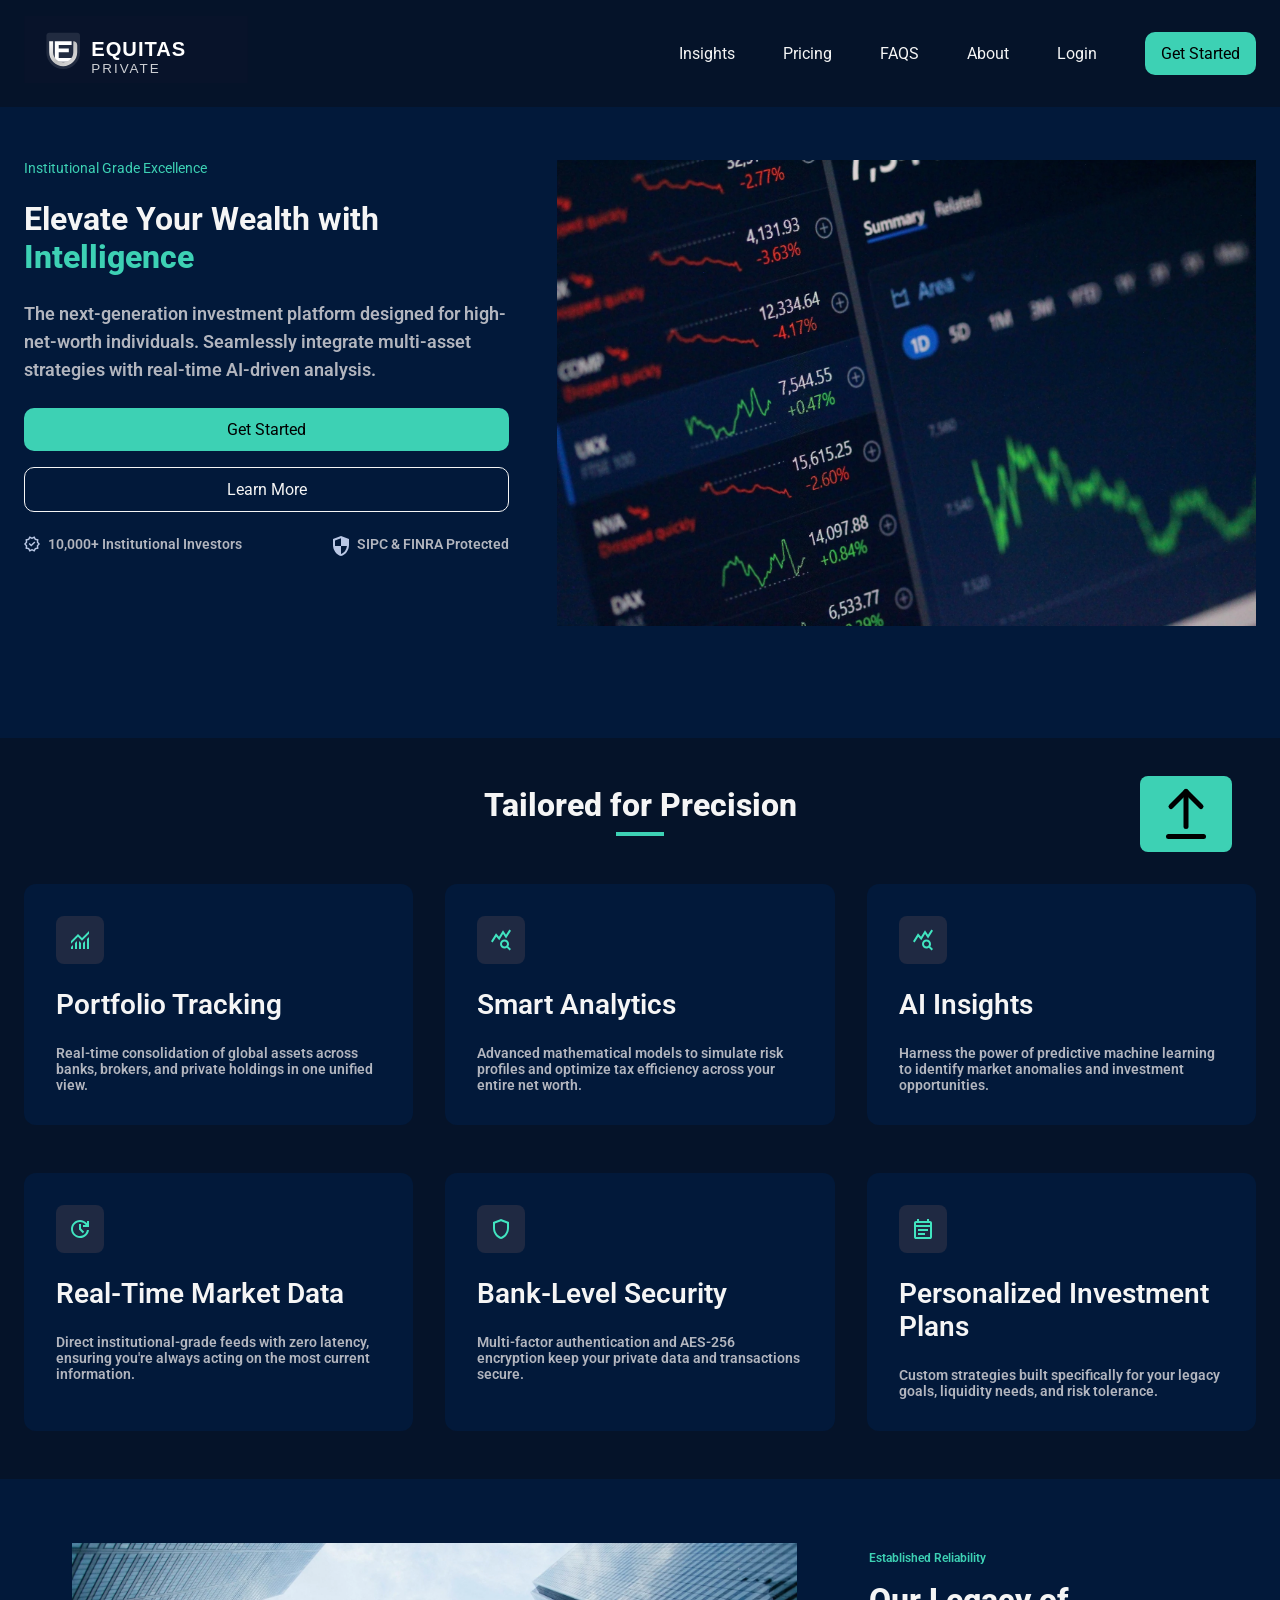
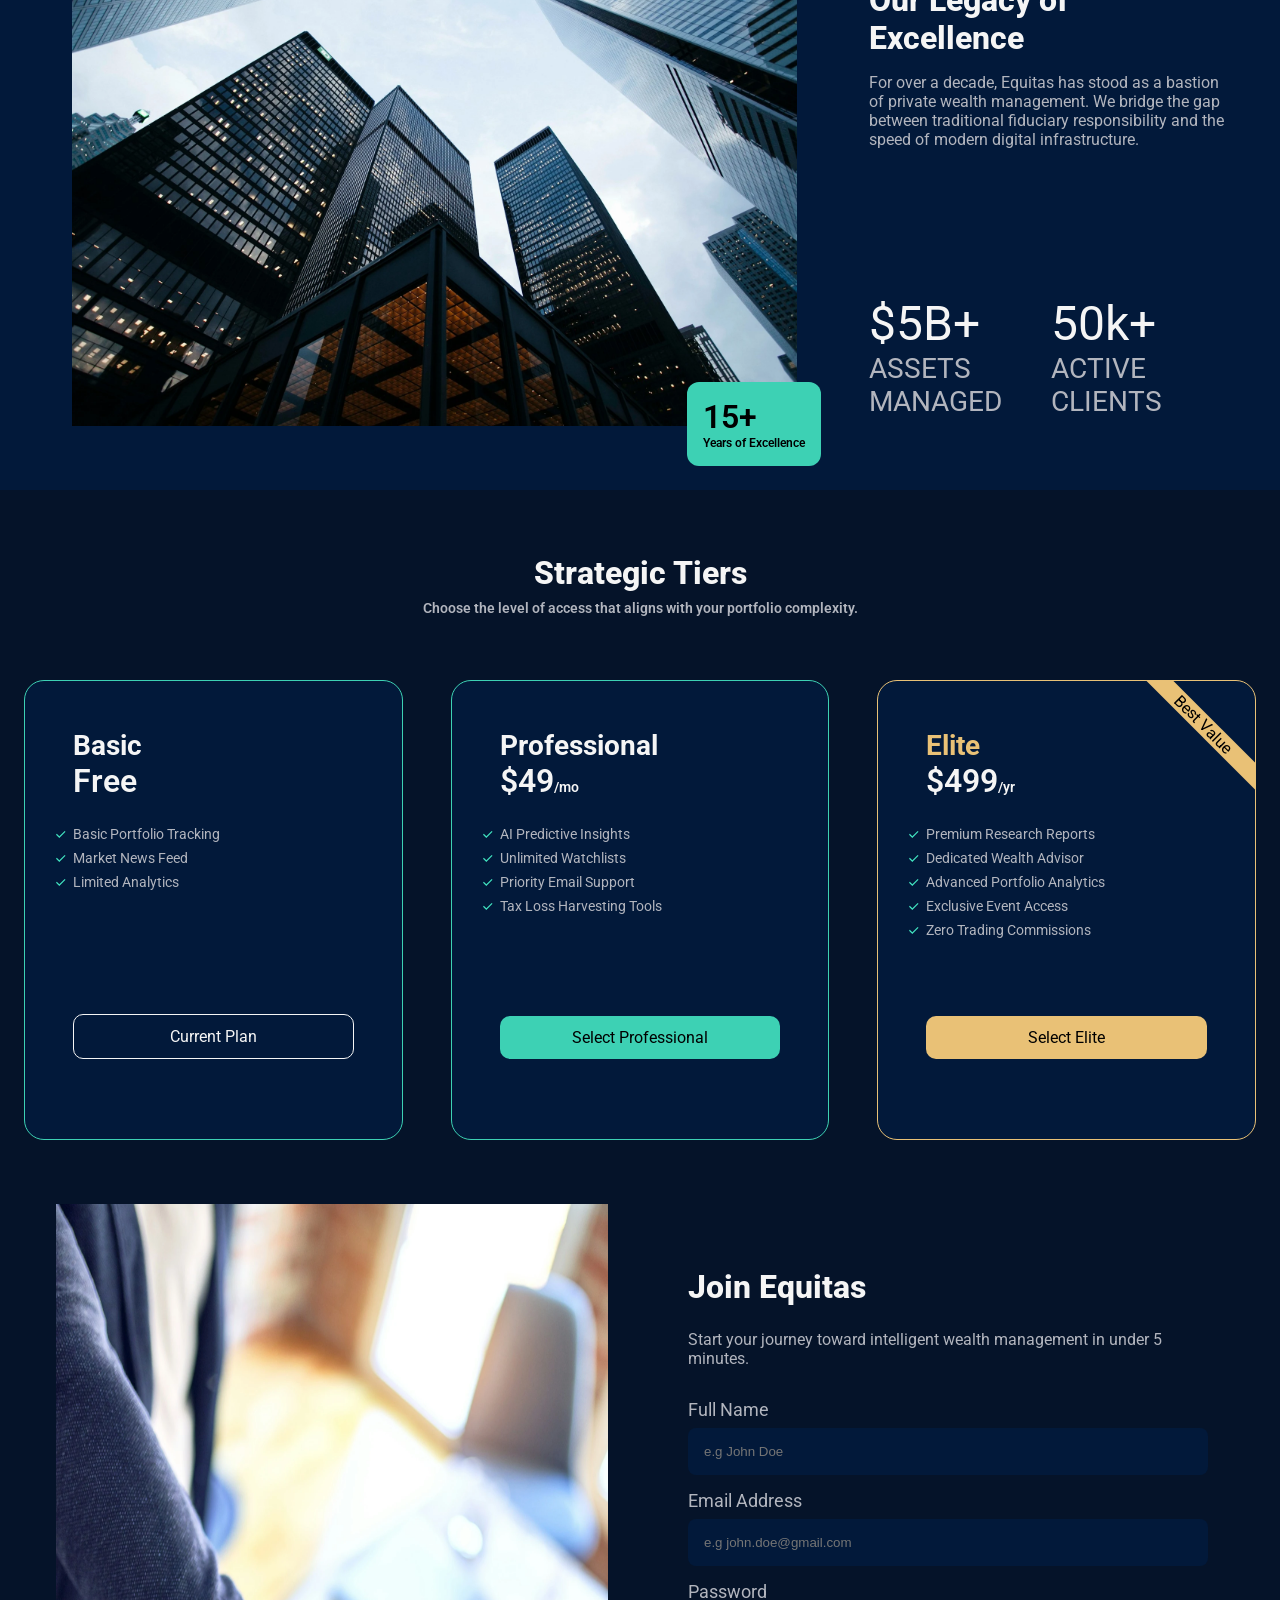
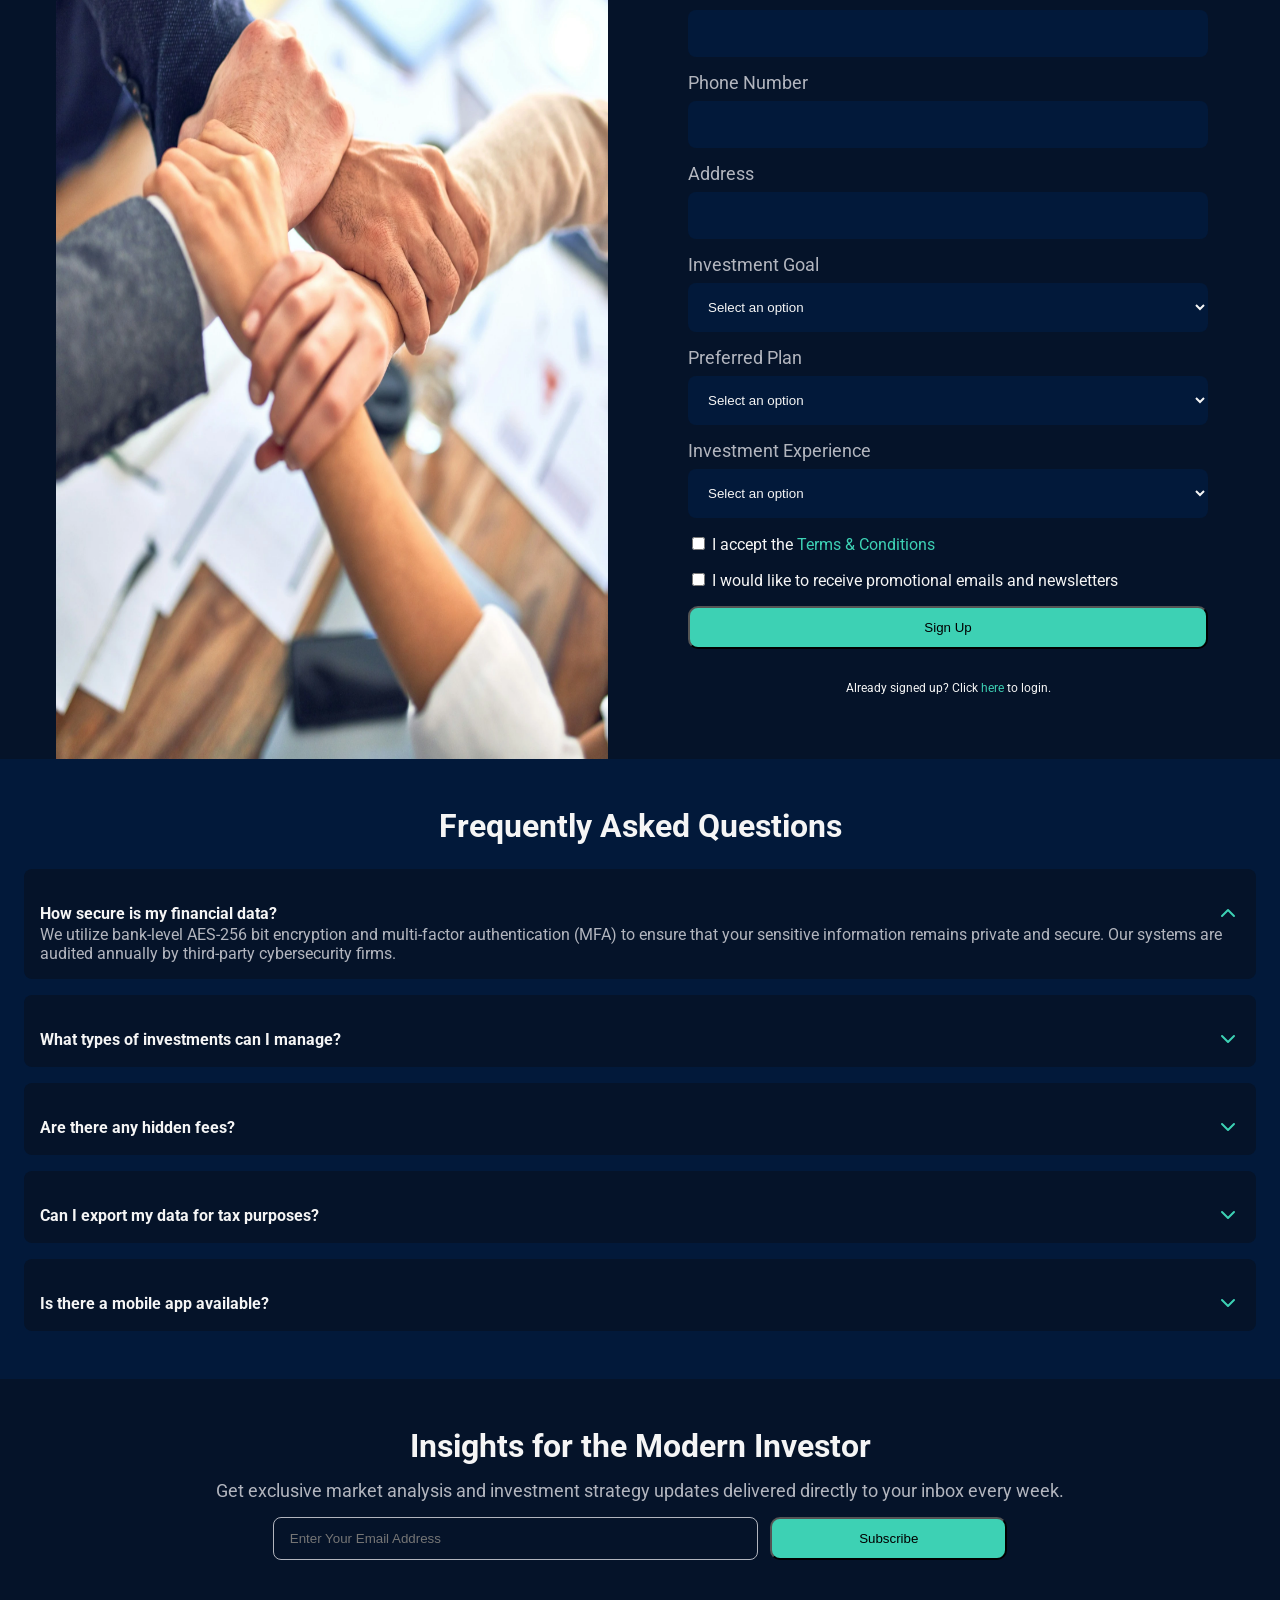
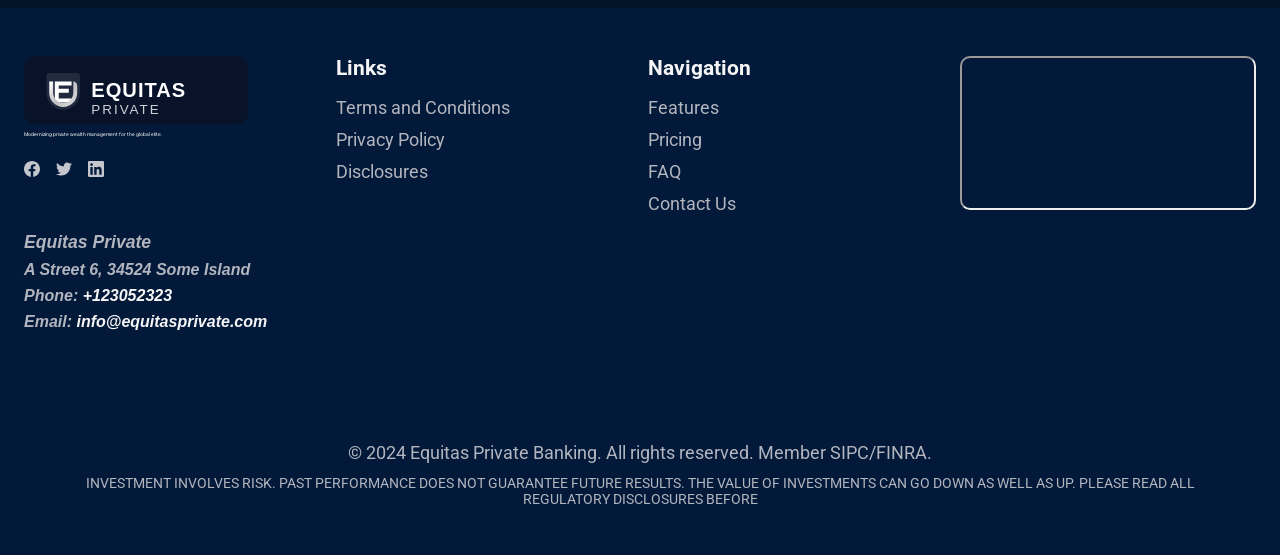
==== commit f8183ef3: "Add address block with contact information; enhance styles for address elements" ====
--- a/index.html
+++ b/index.html
@@ -3,6 +3,11 @@
   <head>
     <meta charset="UTF-8" />
     <meta name="viewport" content="width=device-width, initial-scale=1.0" />
+    <meta
+      name="description"
+      content="Discover smarter private wealth management with Equitas Private Banking. Explore strategic investment solutions, personalized financial services, and exclusive insights."
+    />
+    <meta content="EQUITAS PRIVATE" property="og:title" />
     <title>EQUITAS PRIVATE</title>
     <link
       rel="icon"
@@ -741,7 +746,21 @@
               referrerpolicy="strict-origin-when-cross-origin"
               aria-label="Equitas Private Banking Location"
             ></iframe>
-          </div>
+           
+          </div>
+           <address class="address__block">
+              <h4 class="address__title">Equitas Private</h4>
+              <p class="address__info">A Street 6, 34524 Some Island</p>
+              <p class="address__info">
+                Phone: <a href="+123052323">+123052323</a>
+              </p>
+              <p class="address__info">
+                Email:
+                <a href="mailto:info@equitasprivate.com"
+                  >info@equitasprivate.com</a
+                >
+              </p>
+            </address>
         </div>
       </nav>
 
--- a/styles.css
+++ b/styles.css
@@ -11,6 +11,7 @@
 h1,
 h2,
 h3,
+h4,
 p {
   margin: 0;
 }
@@ -180,6 +181,7 @@
 .subscription__form-checkbox a:focus-visible,
 .footer-navigation__link:focus-visible,
 .footer-navigation__connection-icon:focus-visible,
+.address__info a:focus-visible,
 .subscription__login a:focus-visible,
 .login__info input:focus-visible,
 .login__forget a:focus-visible,
@@ -874,6 +876,30 @@
 .footer__location iframe {
   width: 100%;
   border-radius: var(--br-lg);
+}
+
+.address__block {
+  display: flex;
+  flex-direction: column;
+  gap: var(--space-sm);
+  color: var(--color-text-muted);
+}
+
+.address__title {
+  font-size: var(--fs-base);
+  font-weight: var(--fw-bolder);
+}
+
+.address__info {
+  font-weight: var(--fw-sb);
+}
+
+.address__info a {
+  color: var(--color-text-primary);
+}
+
+.address__info a:hover {
+  color: var(--color-accent);
 }
 
 /* ===== FOOTER - CREDENTIALS ===== */
@@ -942,7 +968,12 @@
 }
 
 .login__info input {
-  padding-block: var(--space-md);
+   background-color: var(--color-bg-secondary);
+  padding-block: var(--space-base);
+  padding-left: var(--space-base);
+  color: var(--color-text-primary);
+  border: none;
+  border-radius: var(--br-base);
 }
 
 .login__forget {
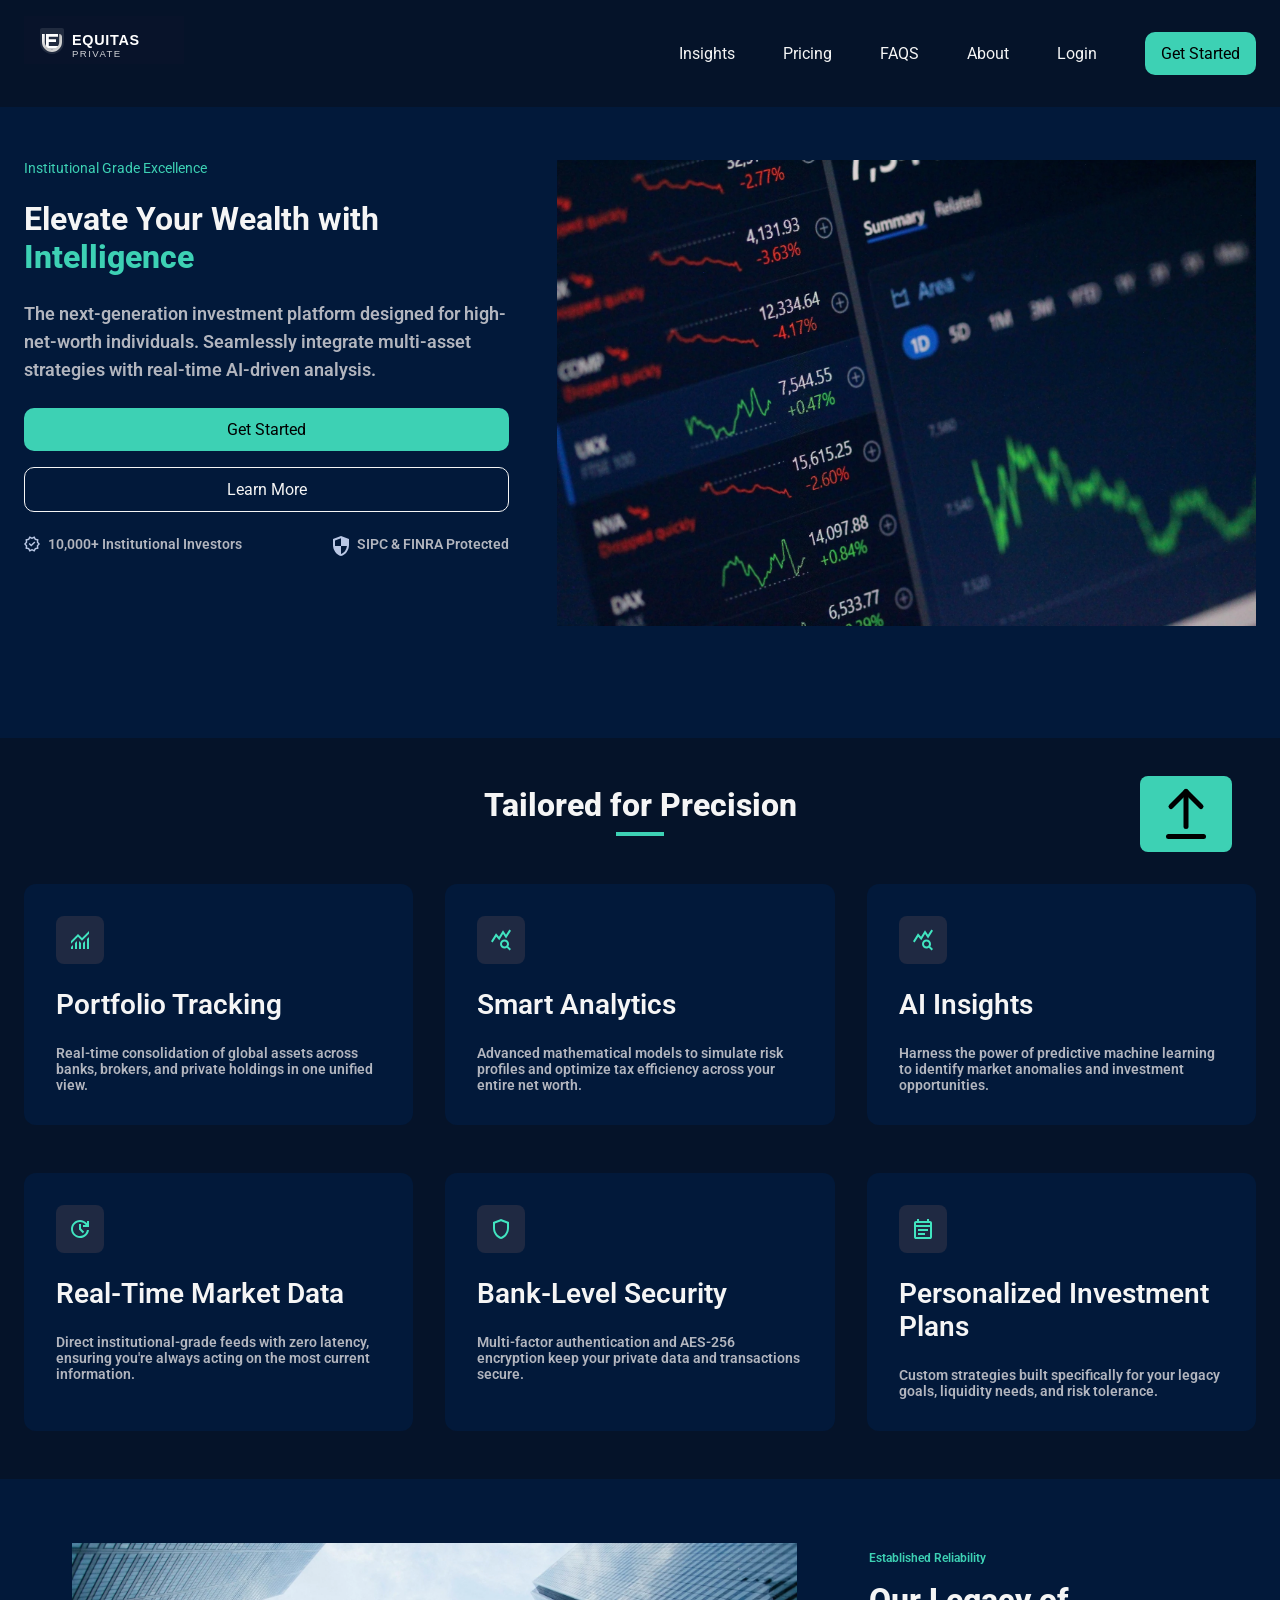
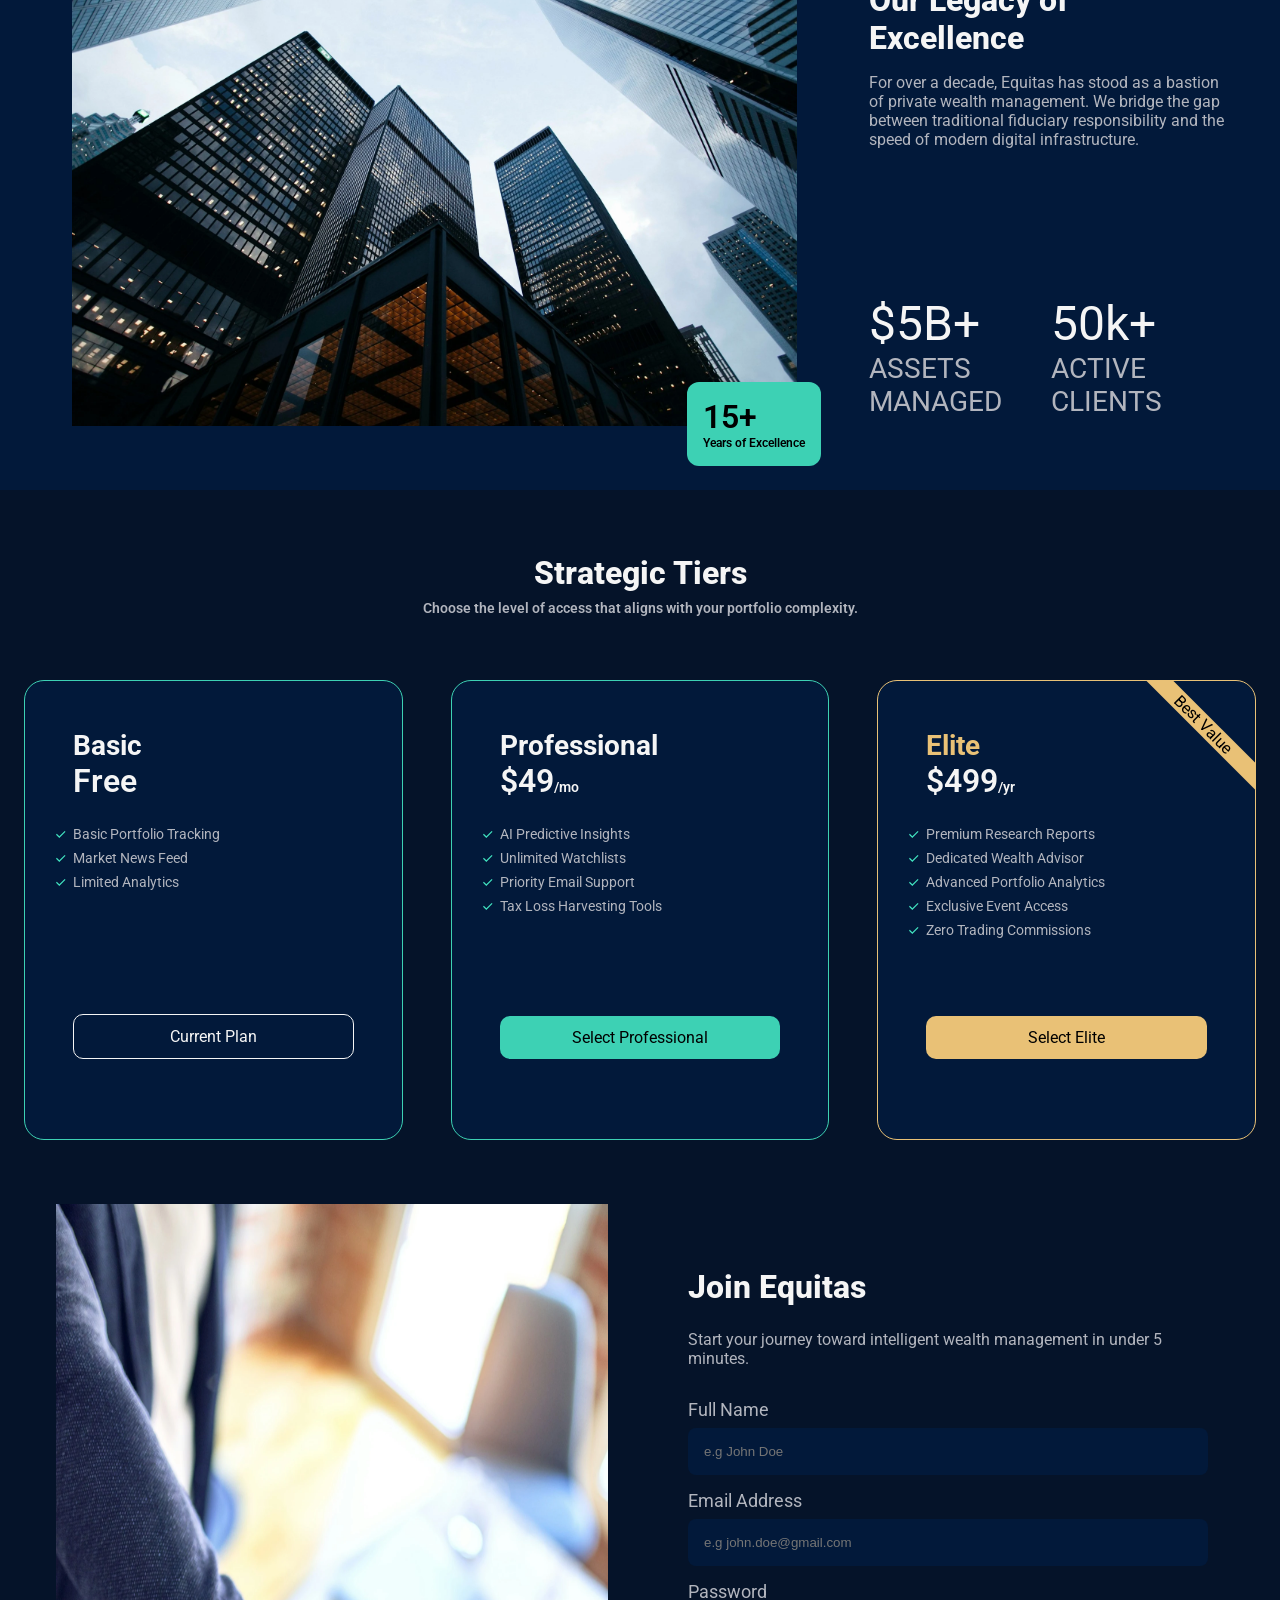
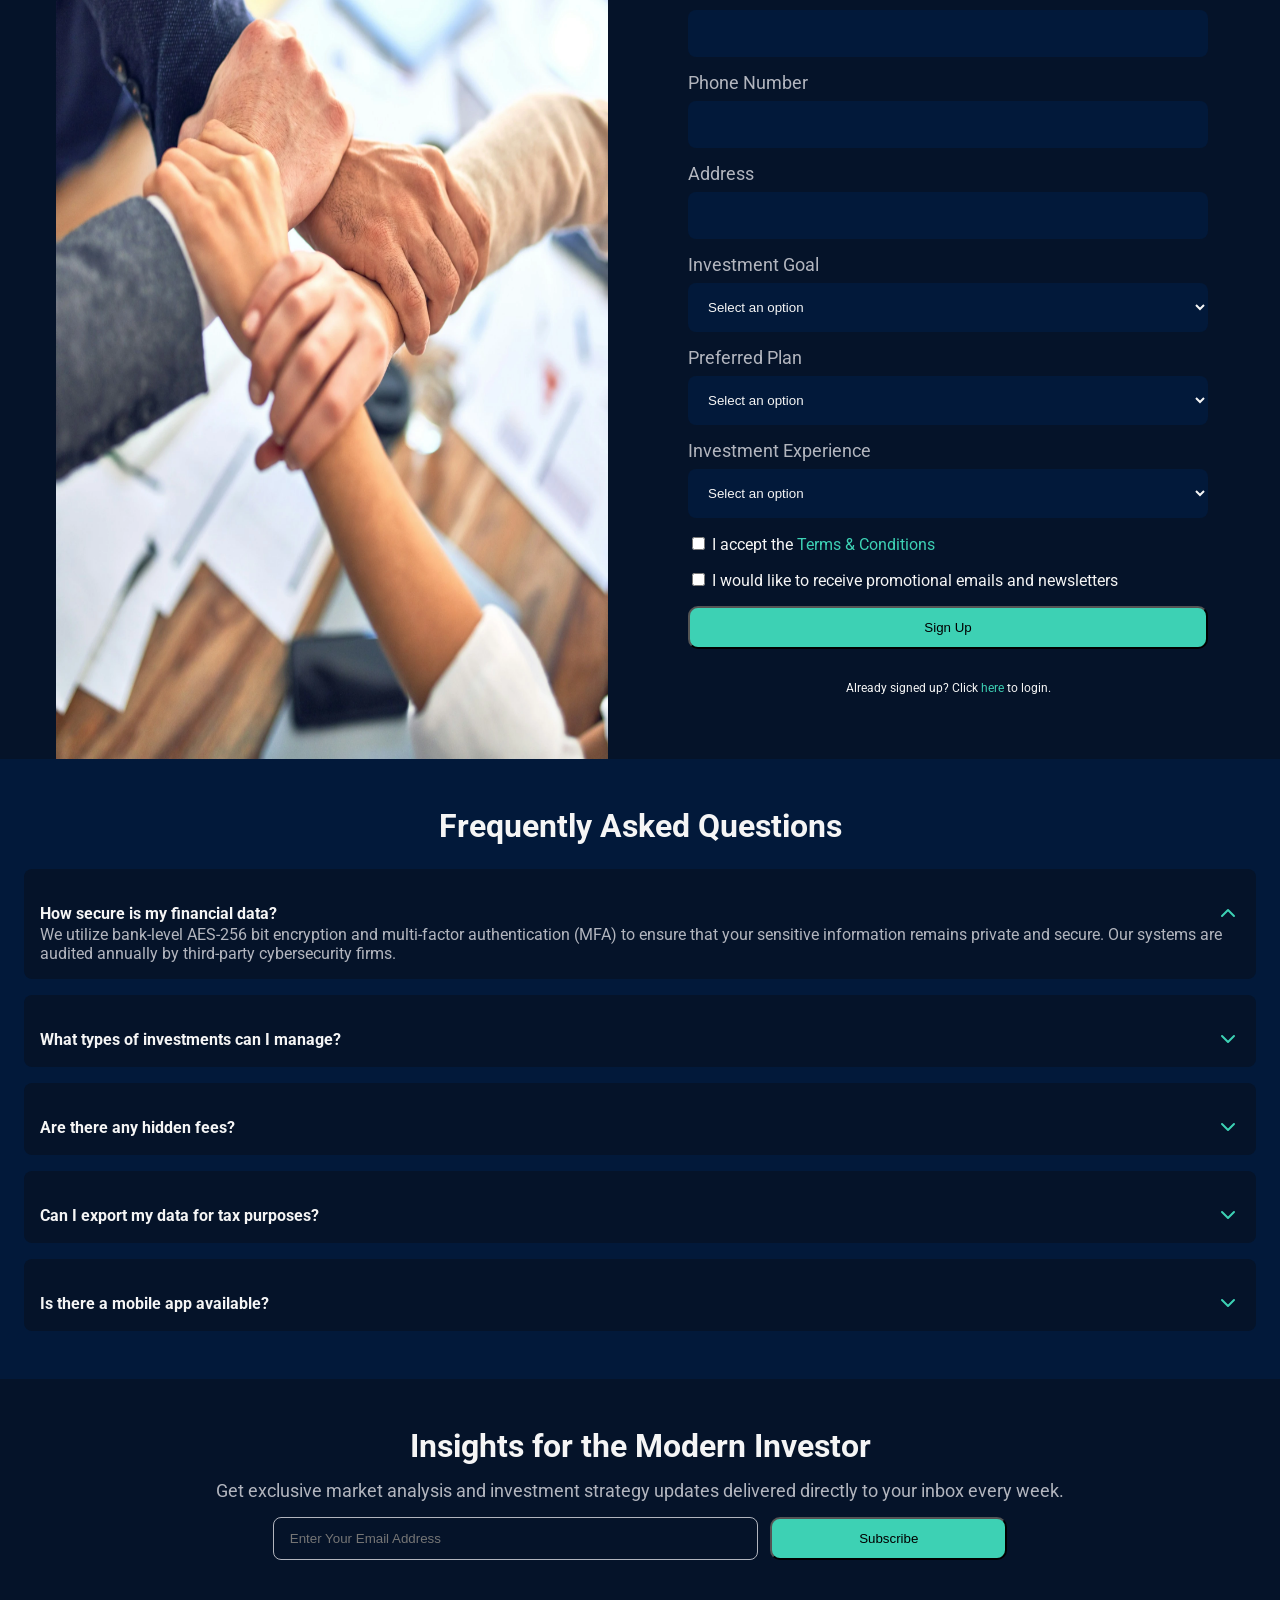
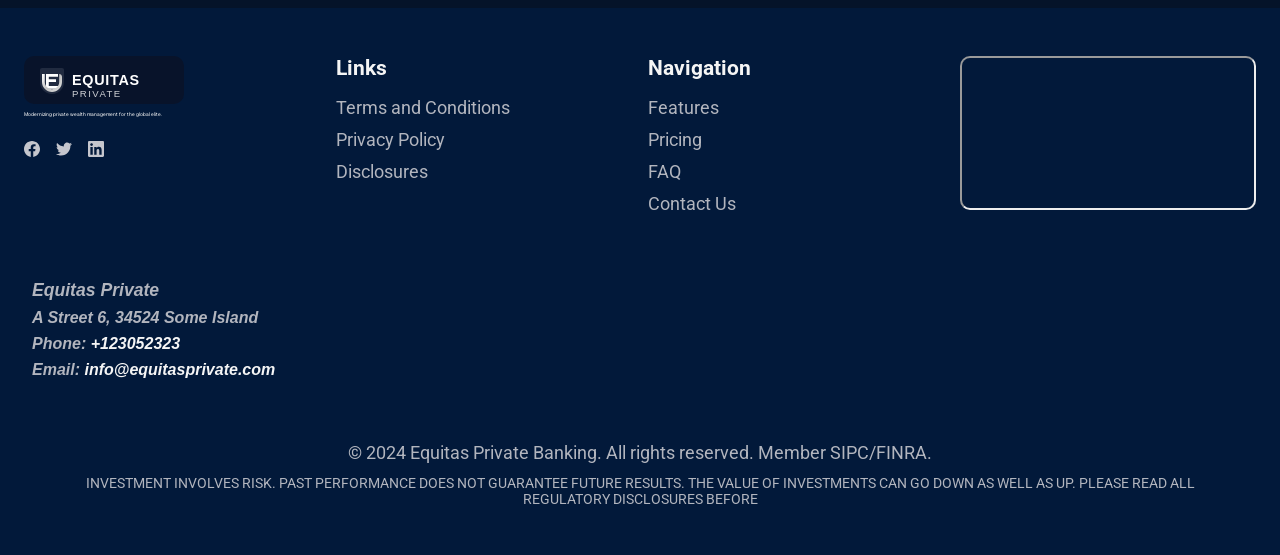
==== commit 5d199672: "Add address block with contact information to login page; enhance footer navigation styles for impro" ====
--- a/index.html
+++ b/index.html
@@ -634,7 +634,7 @@
       </section>
     </main>
     <footer id="footer">
-      <nav>
+      <nav class="footer-navigation">
         <div class="footer-navigation__container container">
           <div class="footer-navigation__logo-media">
             <a href="./index.html"
@@ -748,7 +748,9 @@
             ></iframe>
            
           </div>
-           <address class="address__block">
+           
+        </div>
+        <address class="address__block">
               <h4 class="address__title">Equitas Private</h4>
               <p class="address__info">A Street 6, 34524 Some Island</p>
               <p class="address__info">
@@ -761,7 +763,6 @@
                 >
               </p>
             </address>
-        </div>
       </nav>
 
       <section>
--- a/styles.css
+++ b/styles.css
@@ -51,7 +51,7 @@
 
   --desktop-width: 90rem; /* 1440px */
   --loginscreen-width: 40rem; /* 640px */
-  --navbar-logo-width: 14rem; /* 224px */
+  --navbar-logo-width: 10rem; /* 160px */
 
   /* ===== FONT-WEIGHT ===== */
 
@@ -804,6 +804,11 @@
   gap: var(--space-base);
 }
 
+.footer-navigation {
+  display: flex;
+  flex-direction: column;
+}
+
 .footer-navigation__container {
   display: grid;
   grid-template-columns: repeat(4, 1fr);
@@ -883,6 +888,7 @@
   flex-direction: column;
   gap: var(--space-sm);
   color: var(--color-text-muted);
+  padding-inline: var(--space-xl);
 }
 
 .address__title {
@@ -957,7 +963,9 @@
   gap: var(--space-base);
   max-width: var(--loginscreen-width);
   margin: 35dvh auto;
-  padding-inline: var(--space-2xl);
+  border: 5px solid var(--color-accent);
+  padding: var(--space-2xl) var(--space-3xl);
+  border-radius: var(--br-3xl);
 }
 
 .login__info {
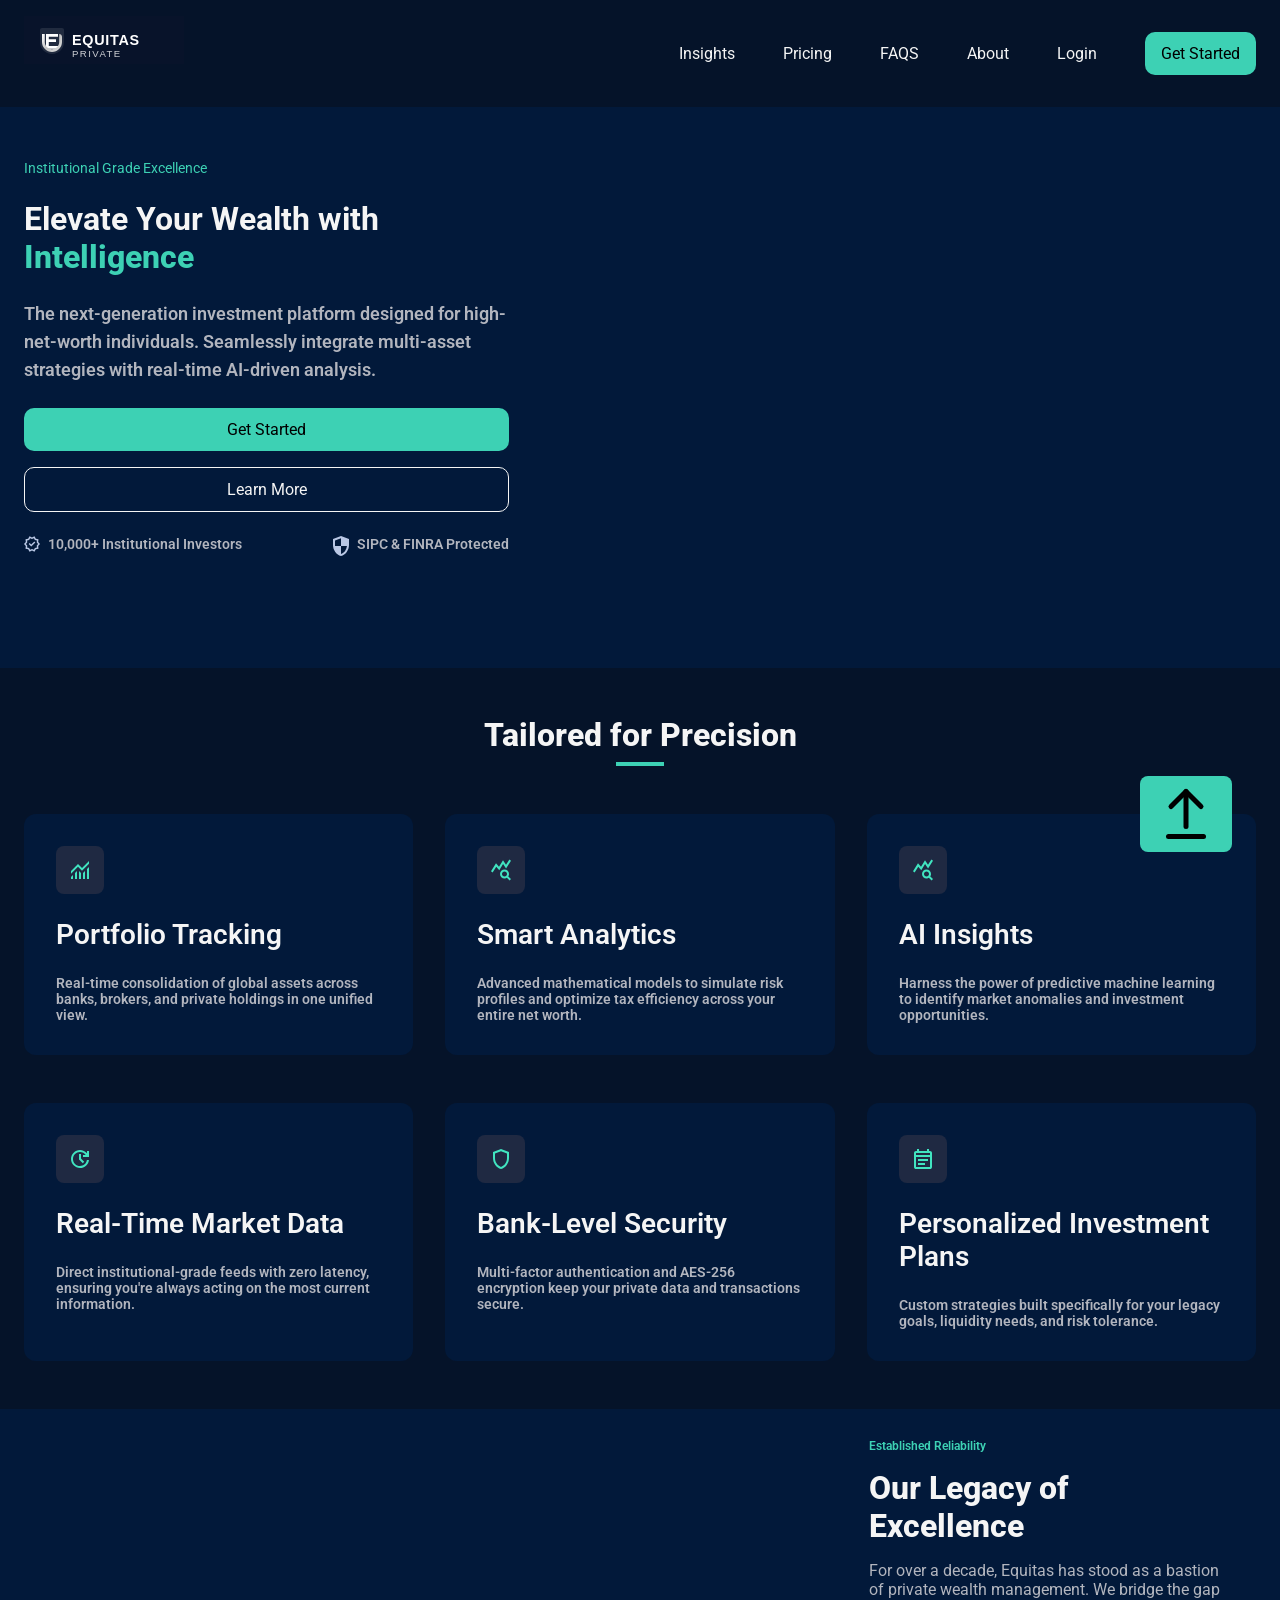
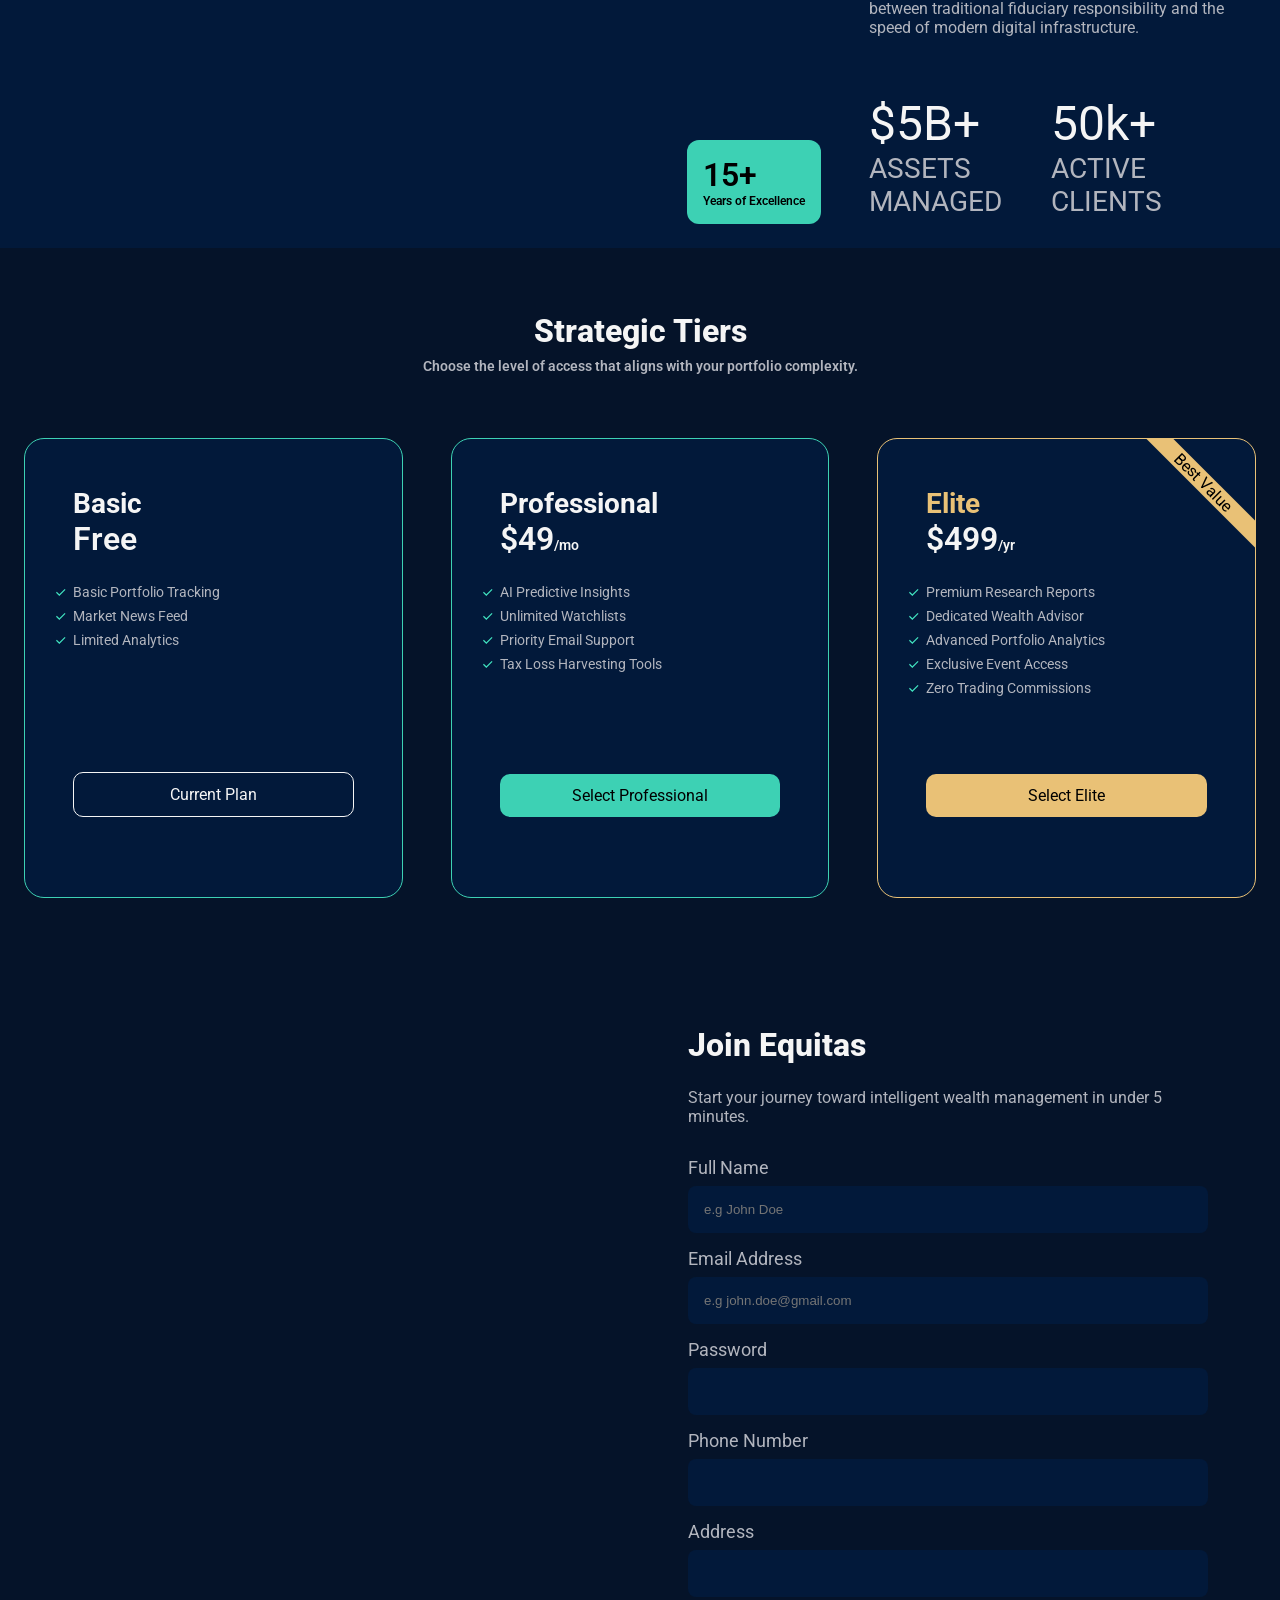
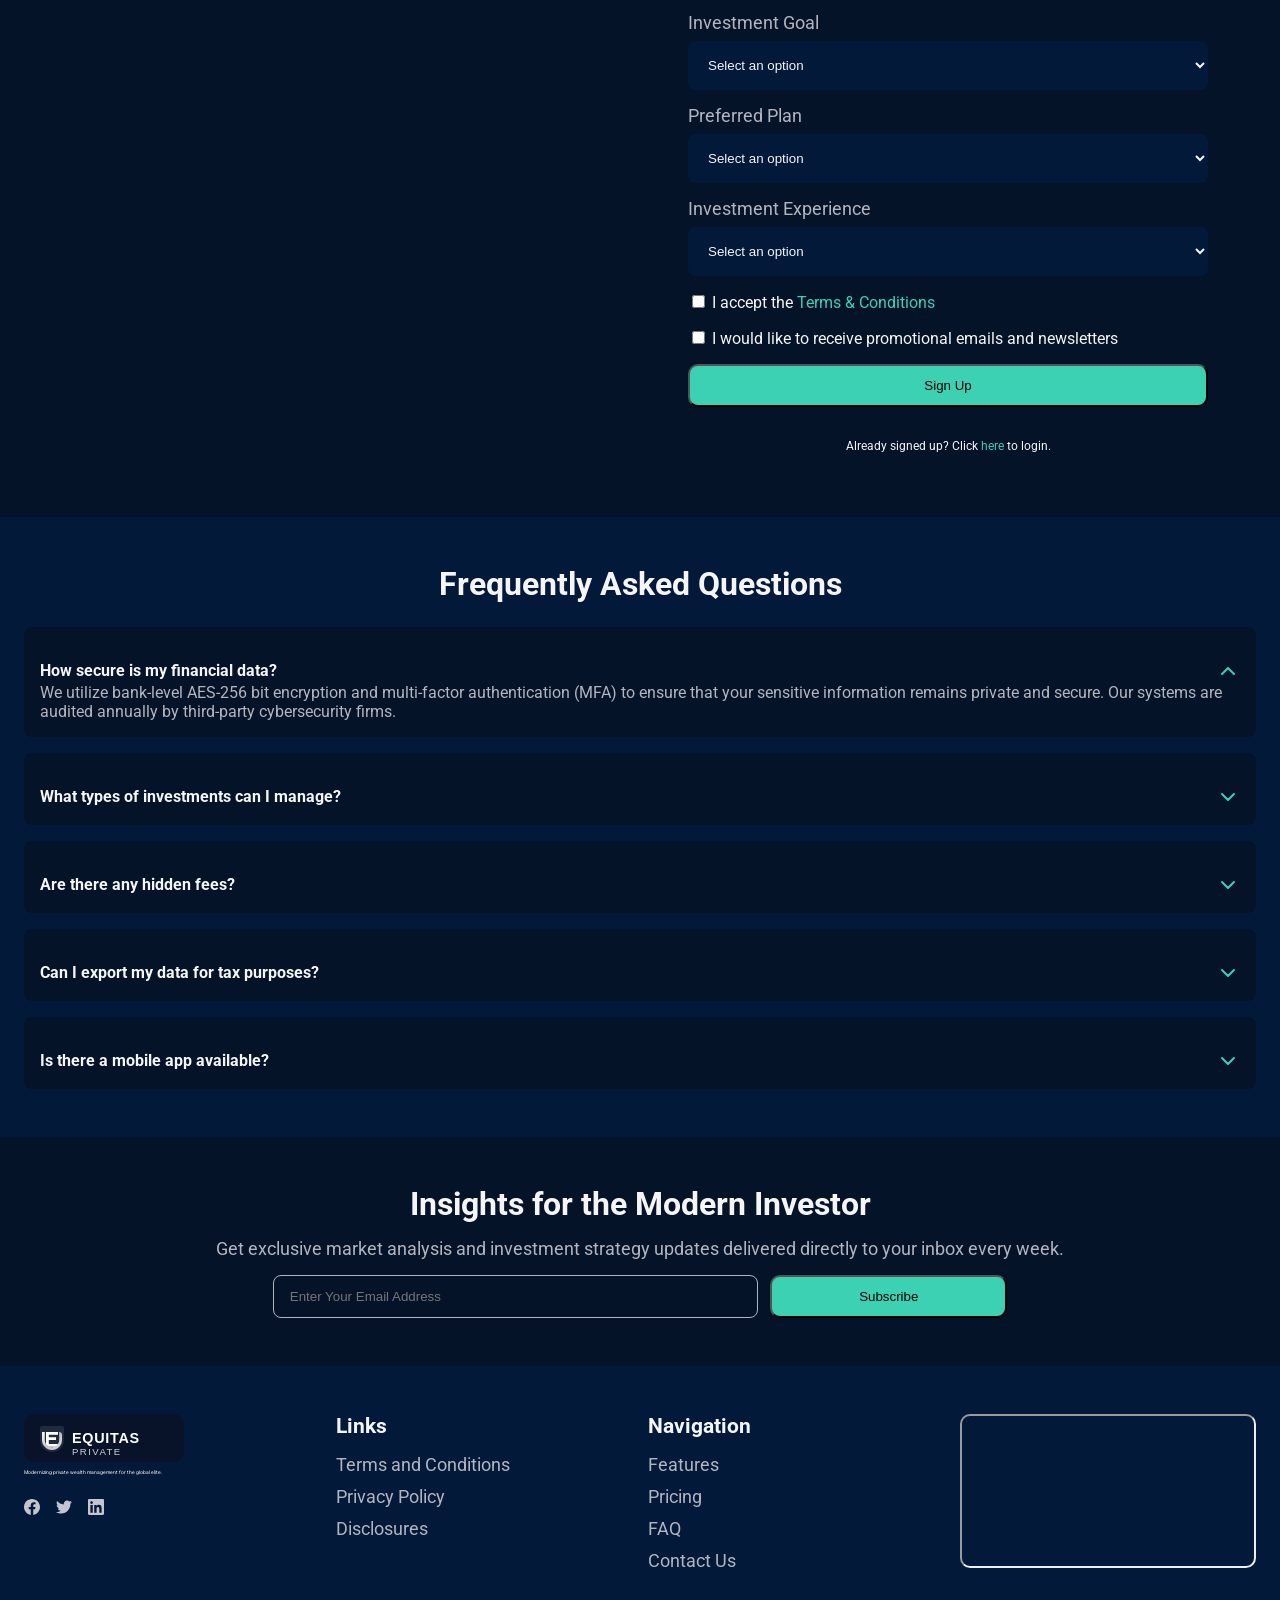
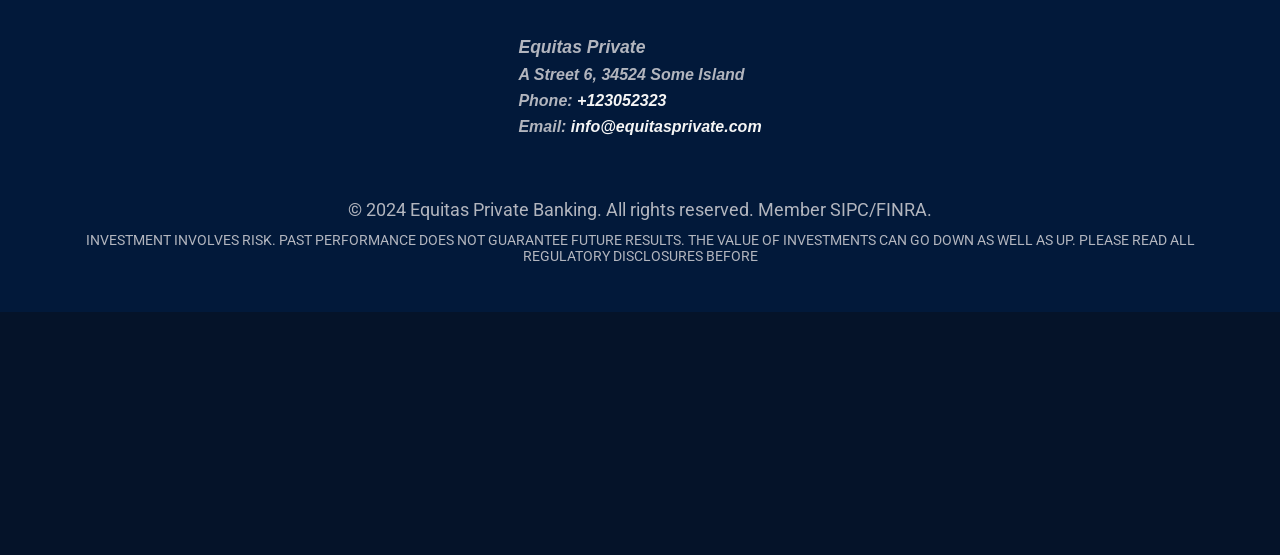
==== commit 9458fa78: "Refactor code structure for improved readability and maintainability" ====
--- a/index.html
+++ b/index.html
@@ -487,7 +487,7 @@
               <label for="terms"
                 >I accept the
                 <a
-                  href="./documentation/terms_and_conditions.pdf"
+                  href="./assets/documentation/terms_and_conditions.pdf"
                   target="_blank"
                 >
                   Terms & Conditions</a
@@ -692,7 +692,7 @@
             <ul class="footer-navigation__list">
               <li class="footer-navigation__item">
                 <a
-                  href="./documentation/terms_and_conditions.pdf"
+                  href="./assets/documentation/terms_and_conditions.pdf"
                   target="_blank"
                   class="footer-navigation__link"
                   >Terms and Conditions</a
@@ -700,7 +700,7 @@
               </li>
               <li class="footer-navigation__item">
                 <a
-                  href="./documentation/privacy-policy.pdf"
+                  href="./assets/documentation/privacy-policy.pdf"
                   target="_blank"
                   class="footer-navigation__link"
                   >Privacy Policy</a
@@ -709,7 +709,7 @@
 
               <li class="footer-navigation__item">
                 <a
-                  href="./documentation/disclaimer-and-disclosure.pdf"
+                  href="./assets/documentation/disclaimer-and-disclosure.pdf
                   target="_blank"
                   class="footer-navigation__link"
                   >Disclosures</a
--- a/styles.css
+++ b/styles.css
@@ -229,6 +229,7 @@
   top: 100%;
   right: 0;
   background-color: var(--color-bg-secondary);
+  outline: 2px solid var(--color-accent);
   color: var(--color-text-primary);
   list-style-type: none;
   padding: var(--space-2xl) var(--space-lg);
@@ -888,7 +889,7 @@
   flex-direction: column;
   gap: var(--space-sm);
   color: var(--color-text-muted);
-  padding-inline: var(--space-xl);
+  align-self: center;
 }
 
 .address__title {
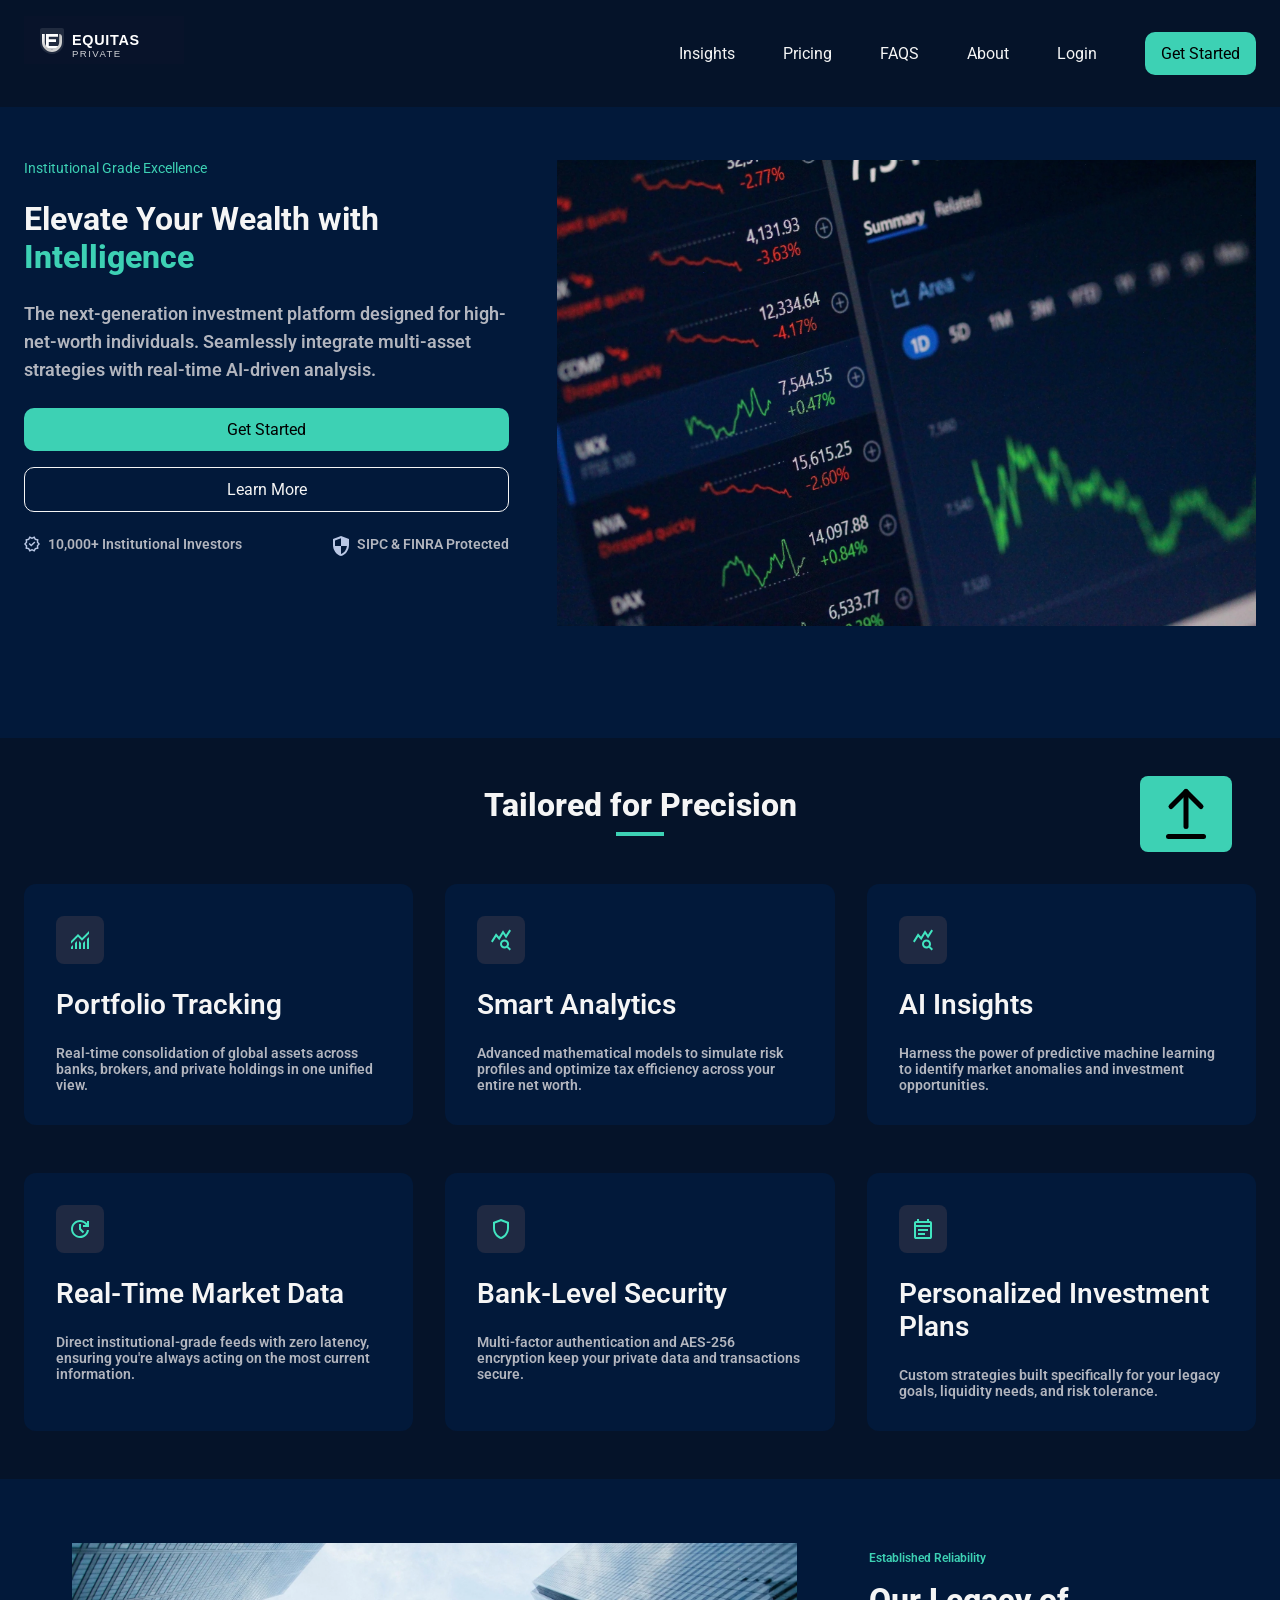
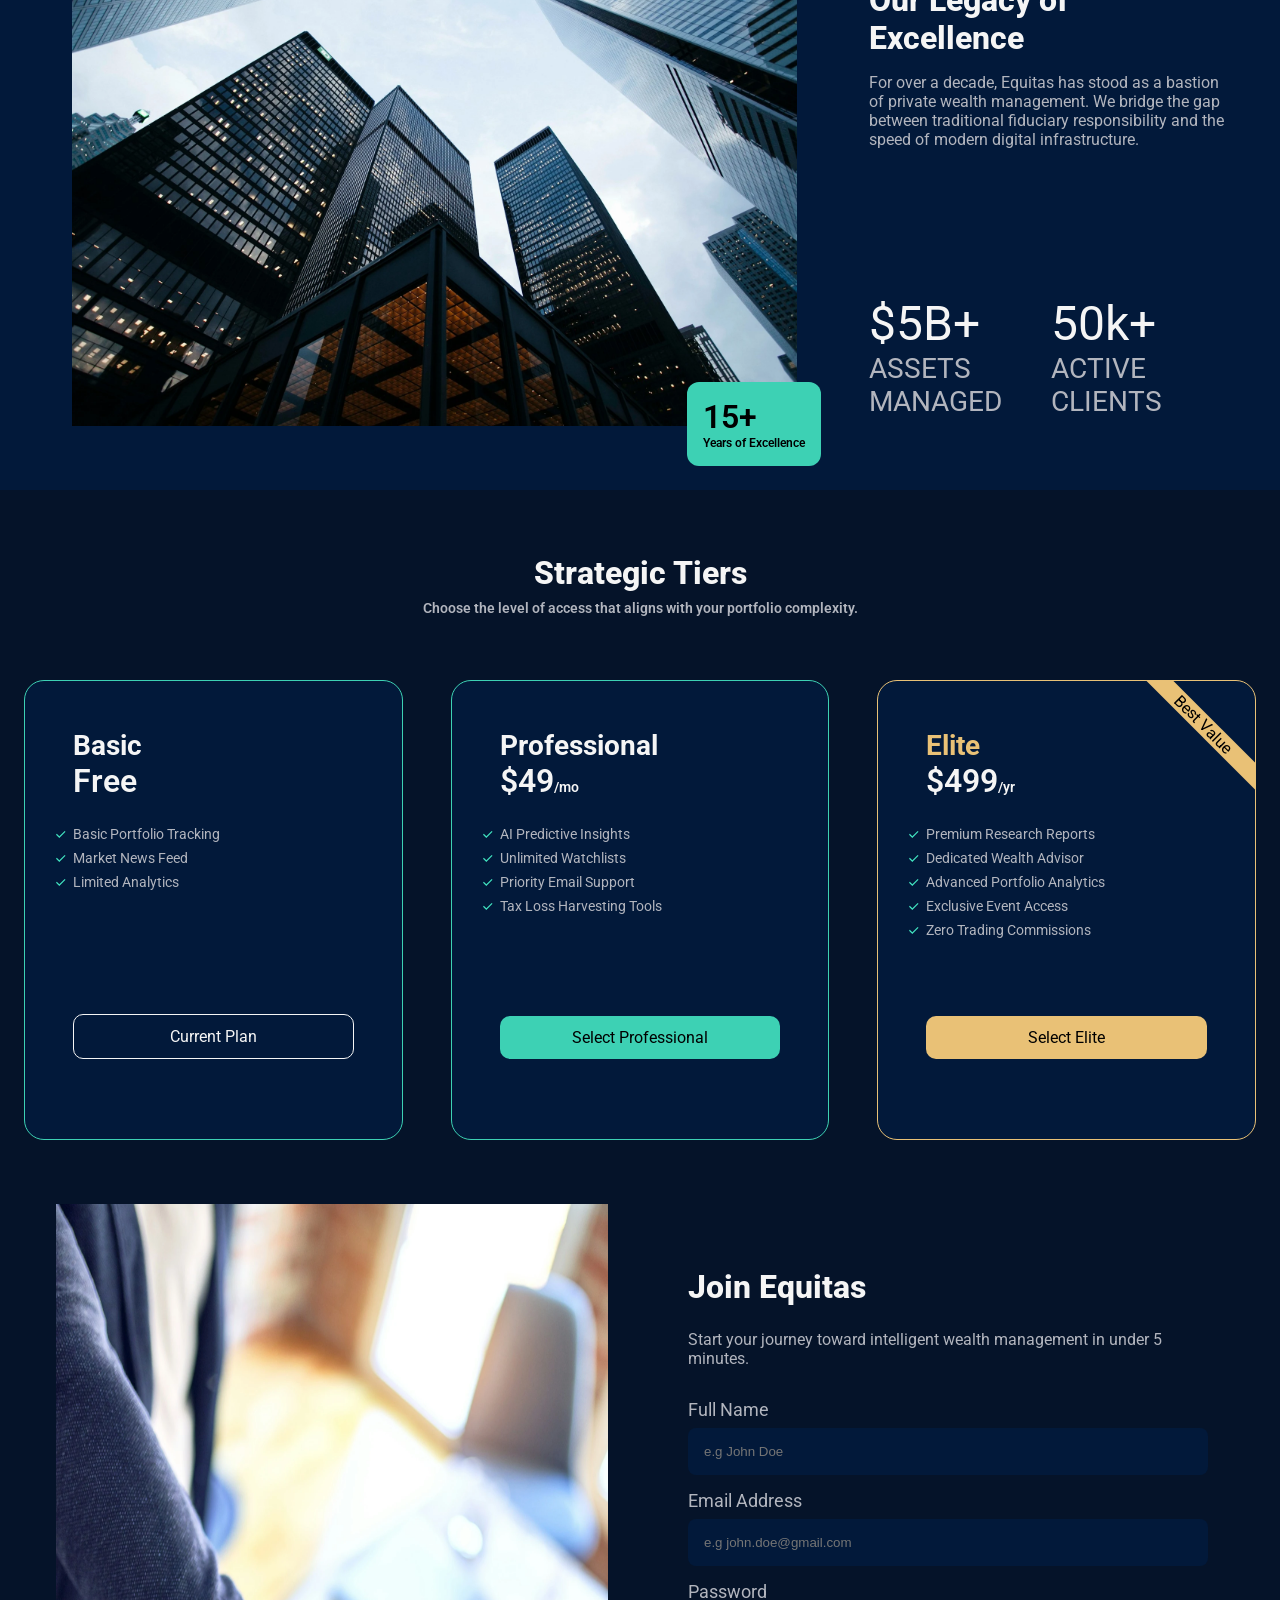
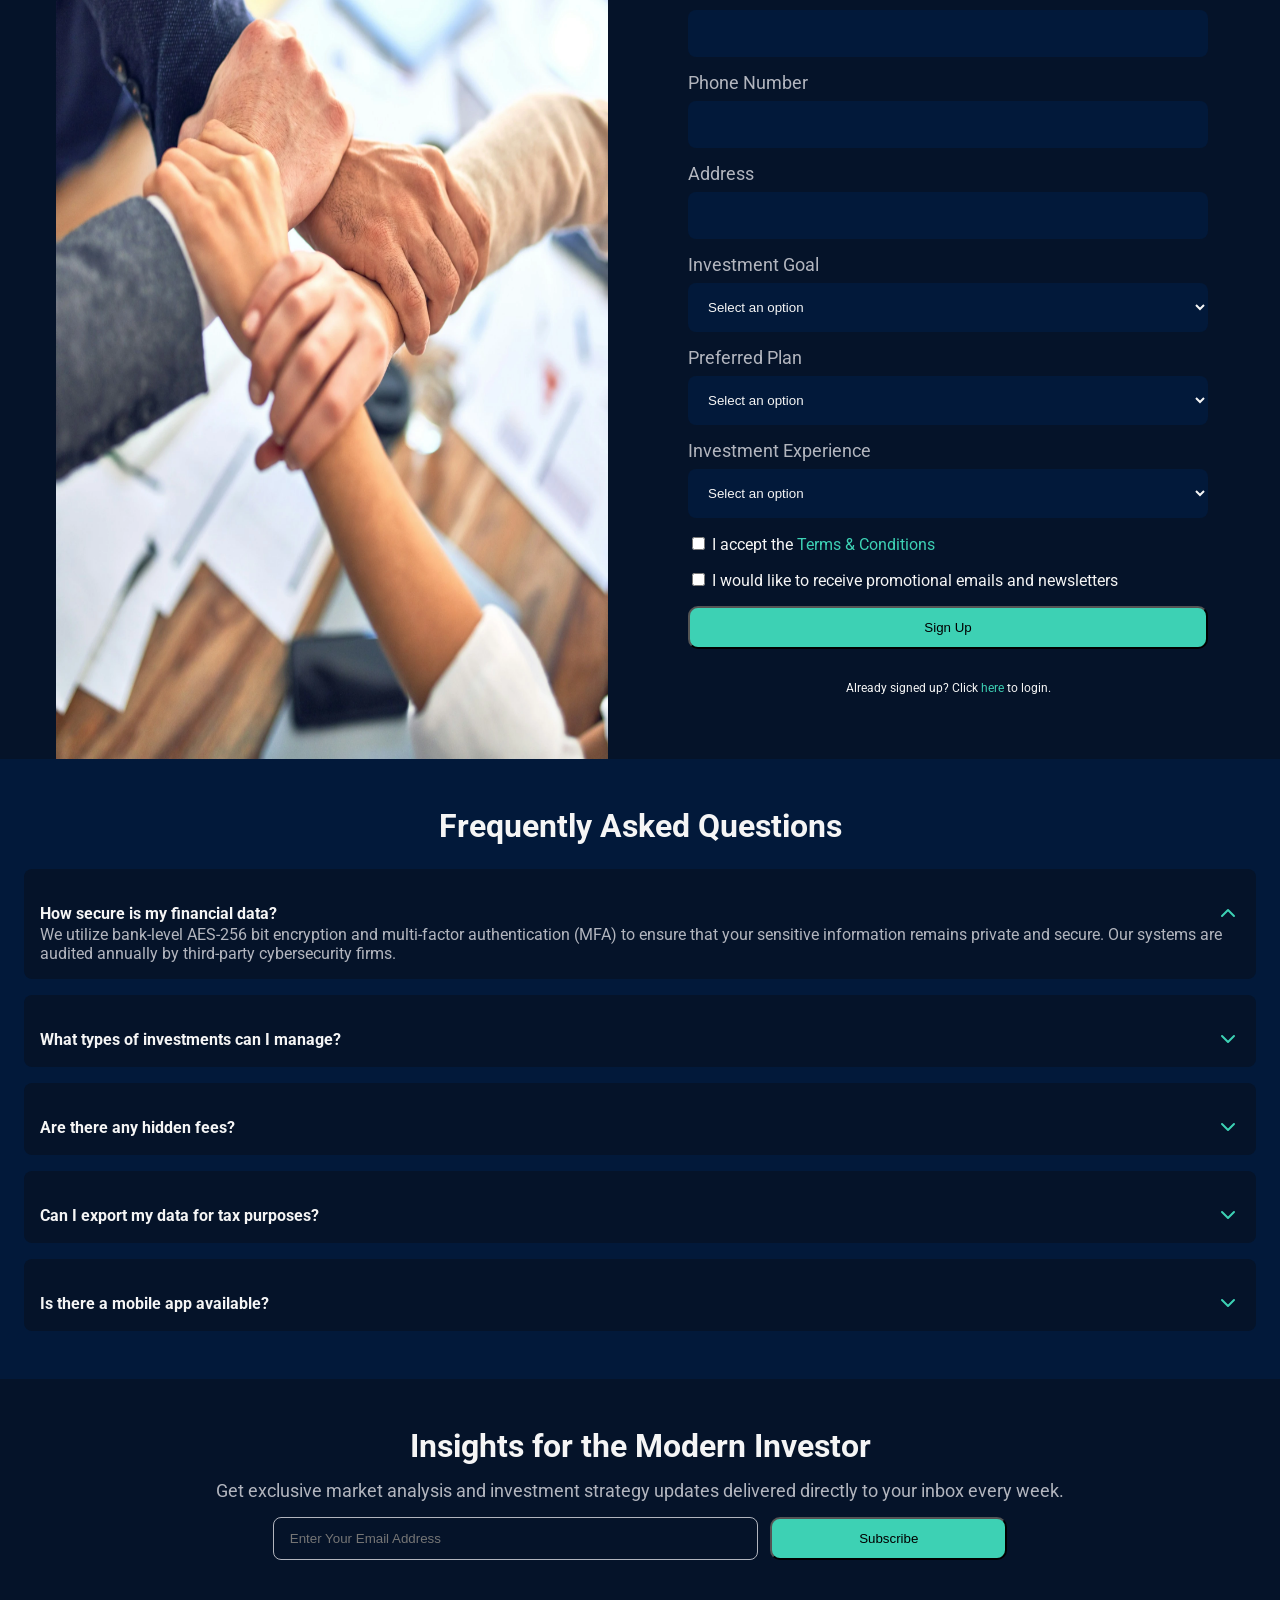
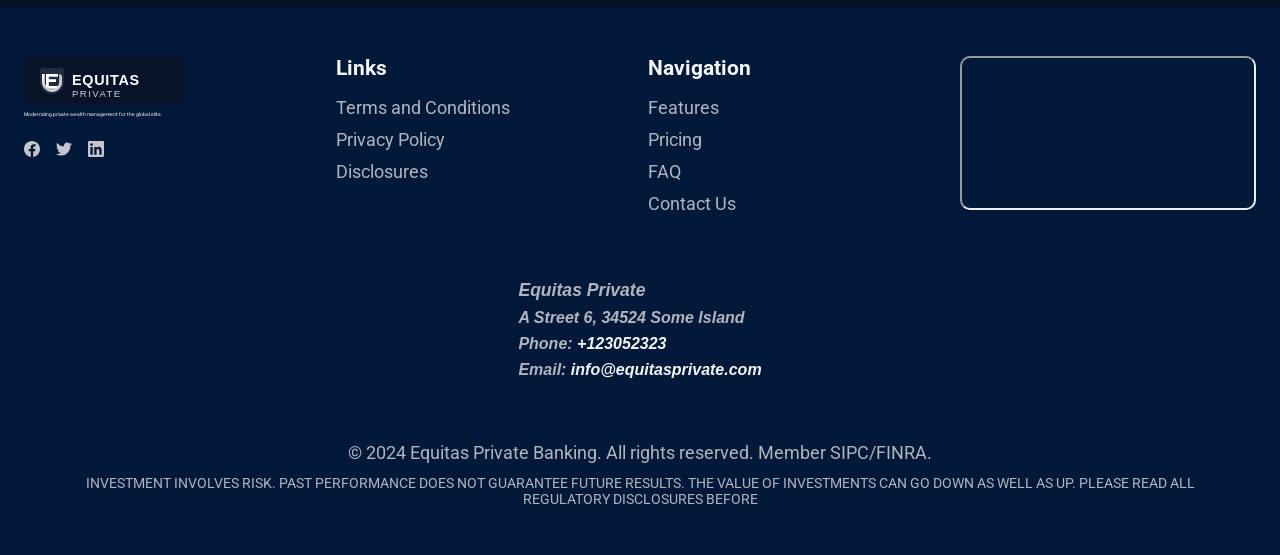
==== commit 8fb20d2b: "Fix footer navigation link: add missing closing quote for URL" ====
--- a/index.html
+++ b/index.html
@@ -709,7 +709,7 @@
 
               <li class="footer-navigation__item">
                 <a
-                  href="./assets/documentation/disclaimer-and-disclosure.pdf
+                  href="./assets/documentation/disclaimer-and-disclosure.pdf"
                   target="_blank"
                   class="footer-navigation__link"
                   >Disclosures</a
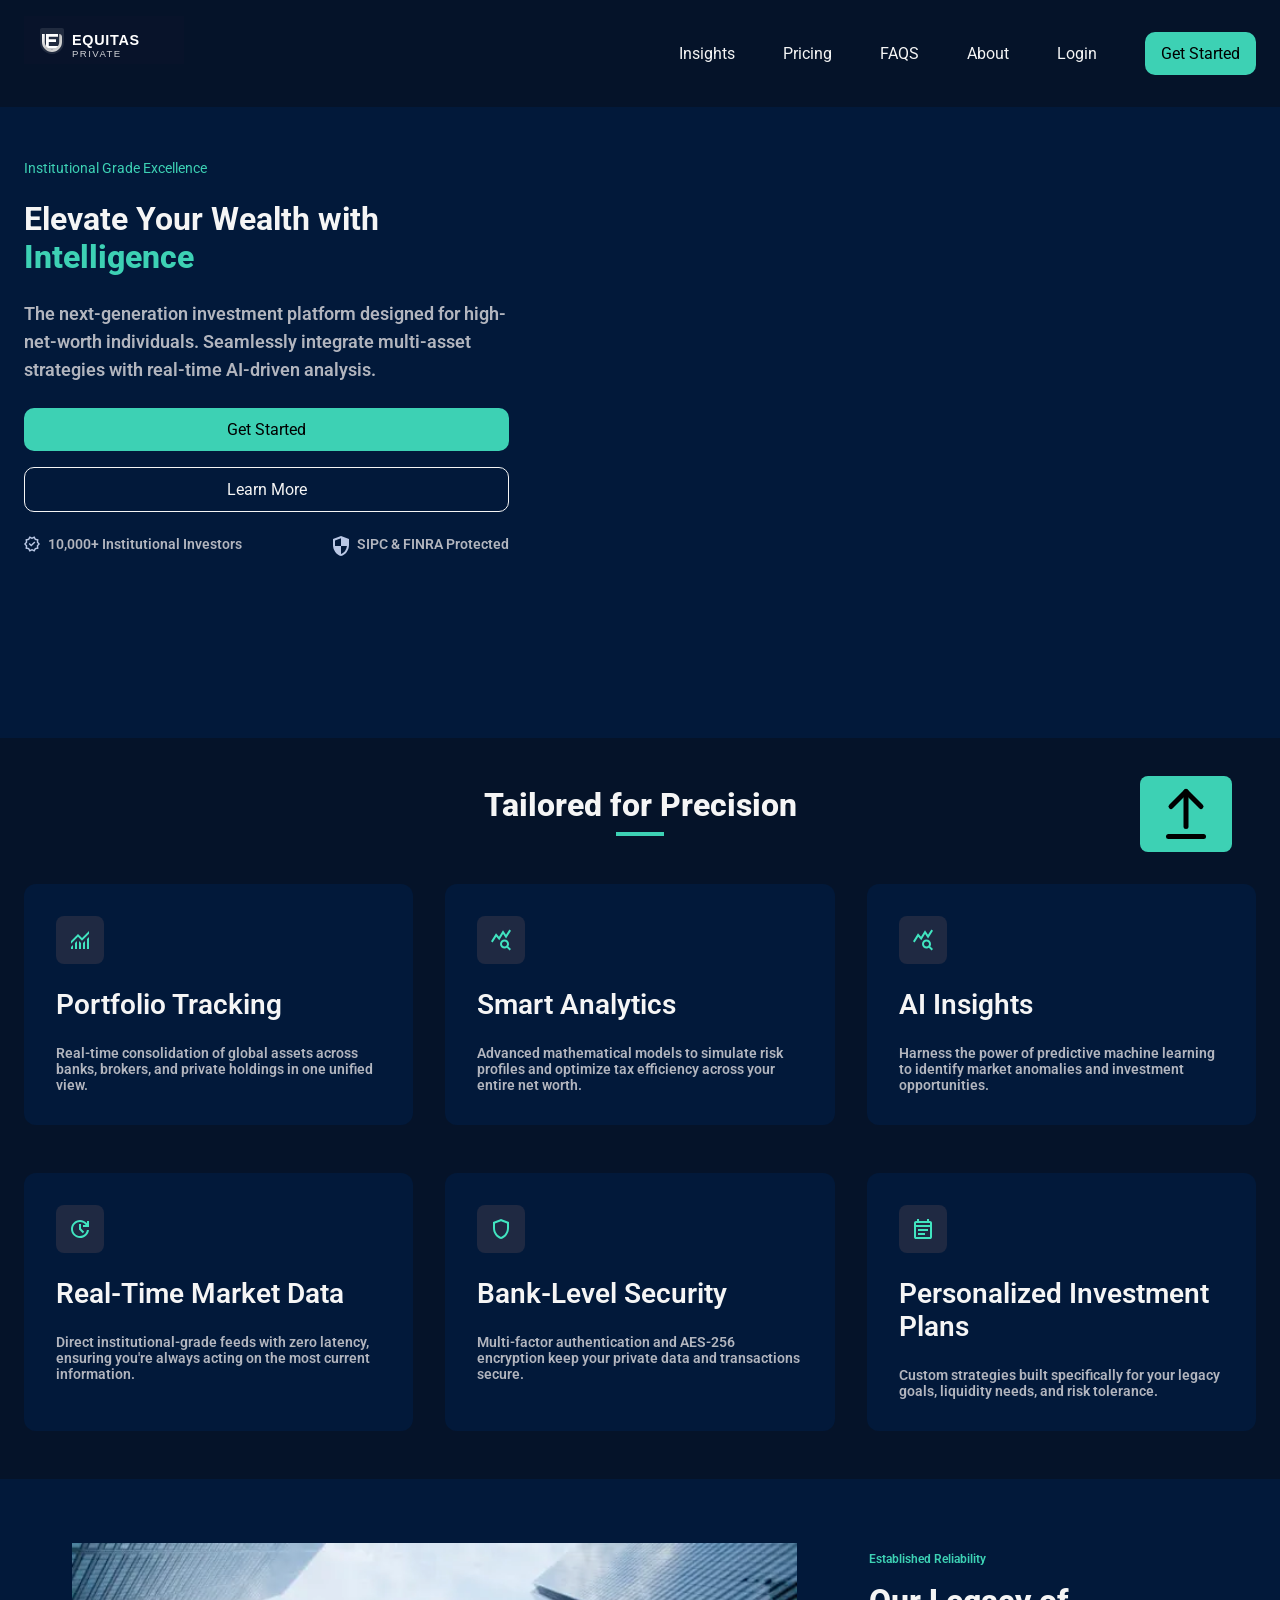
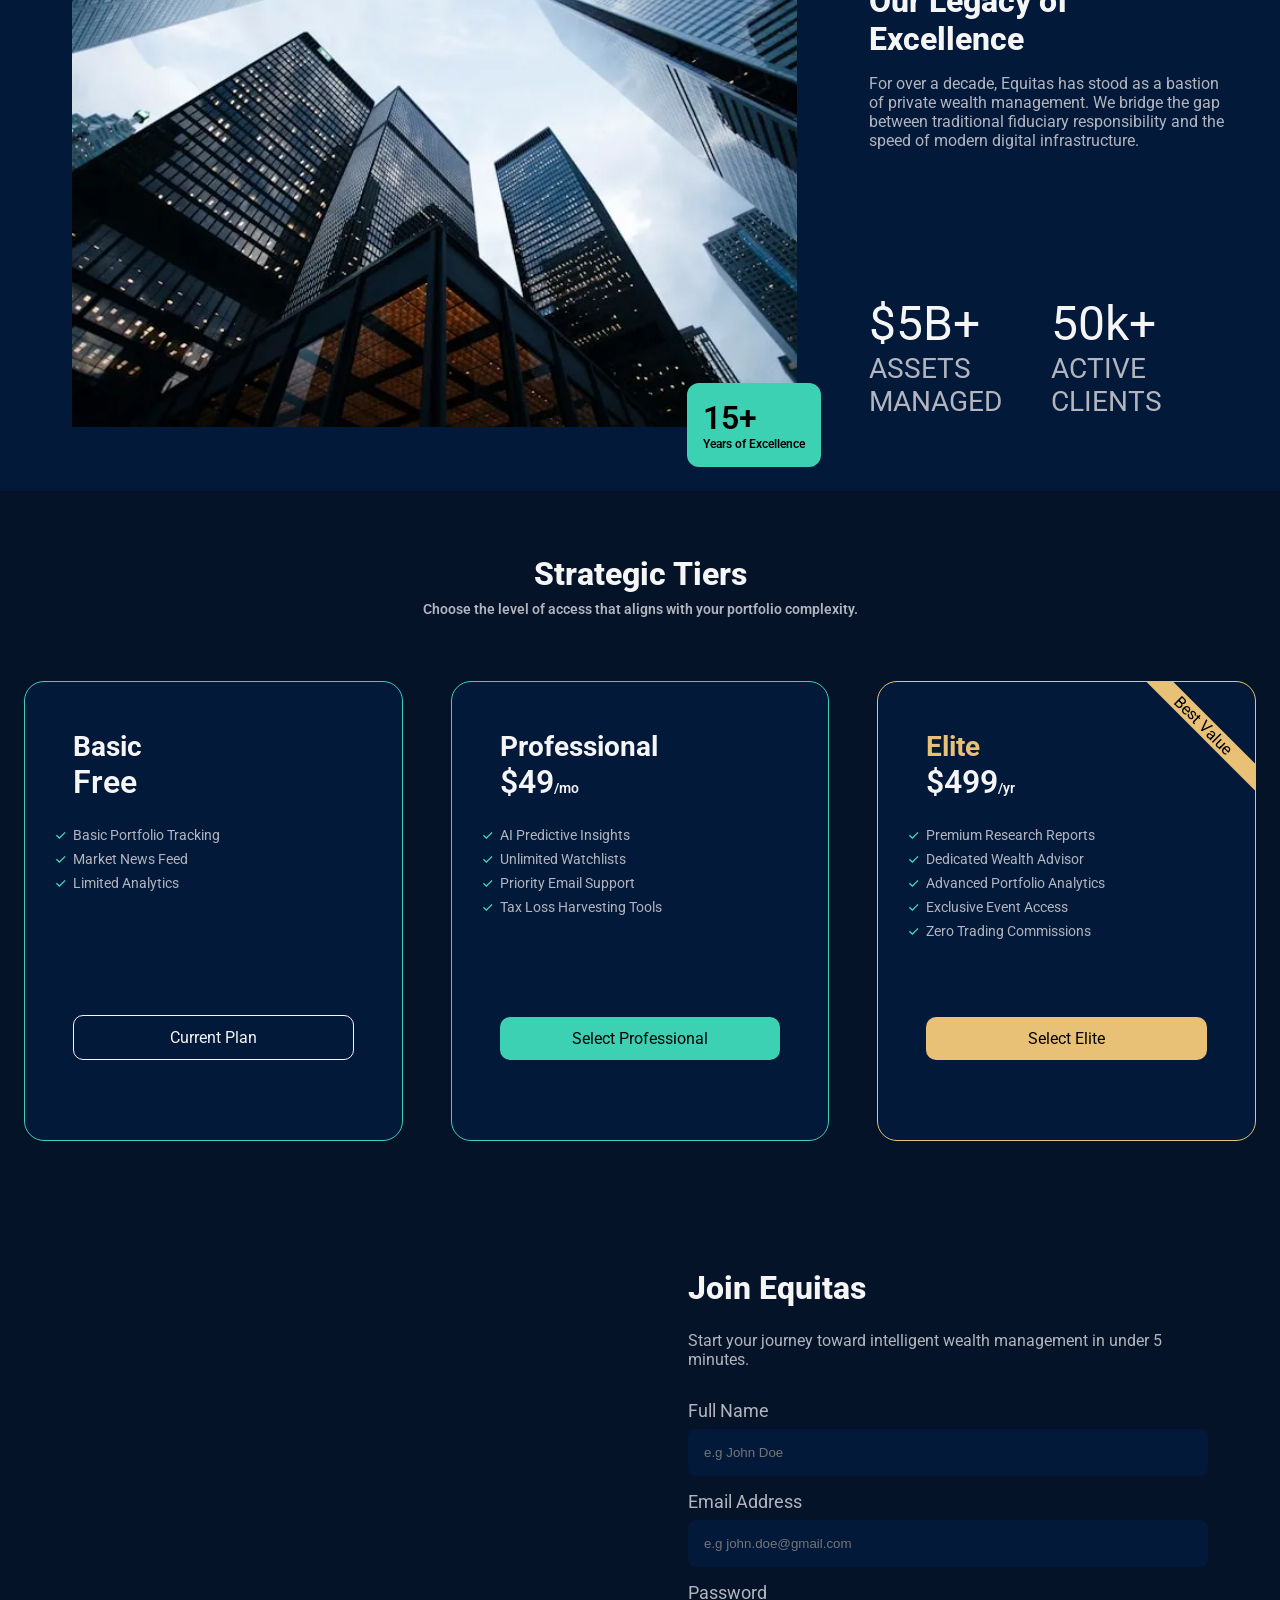
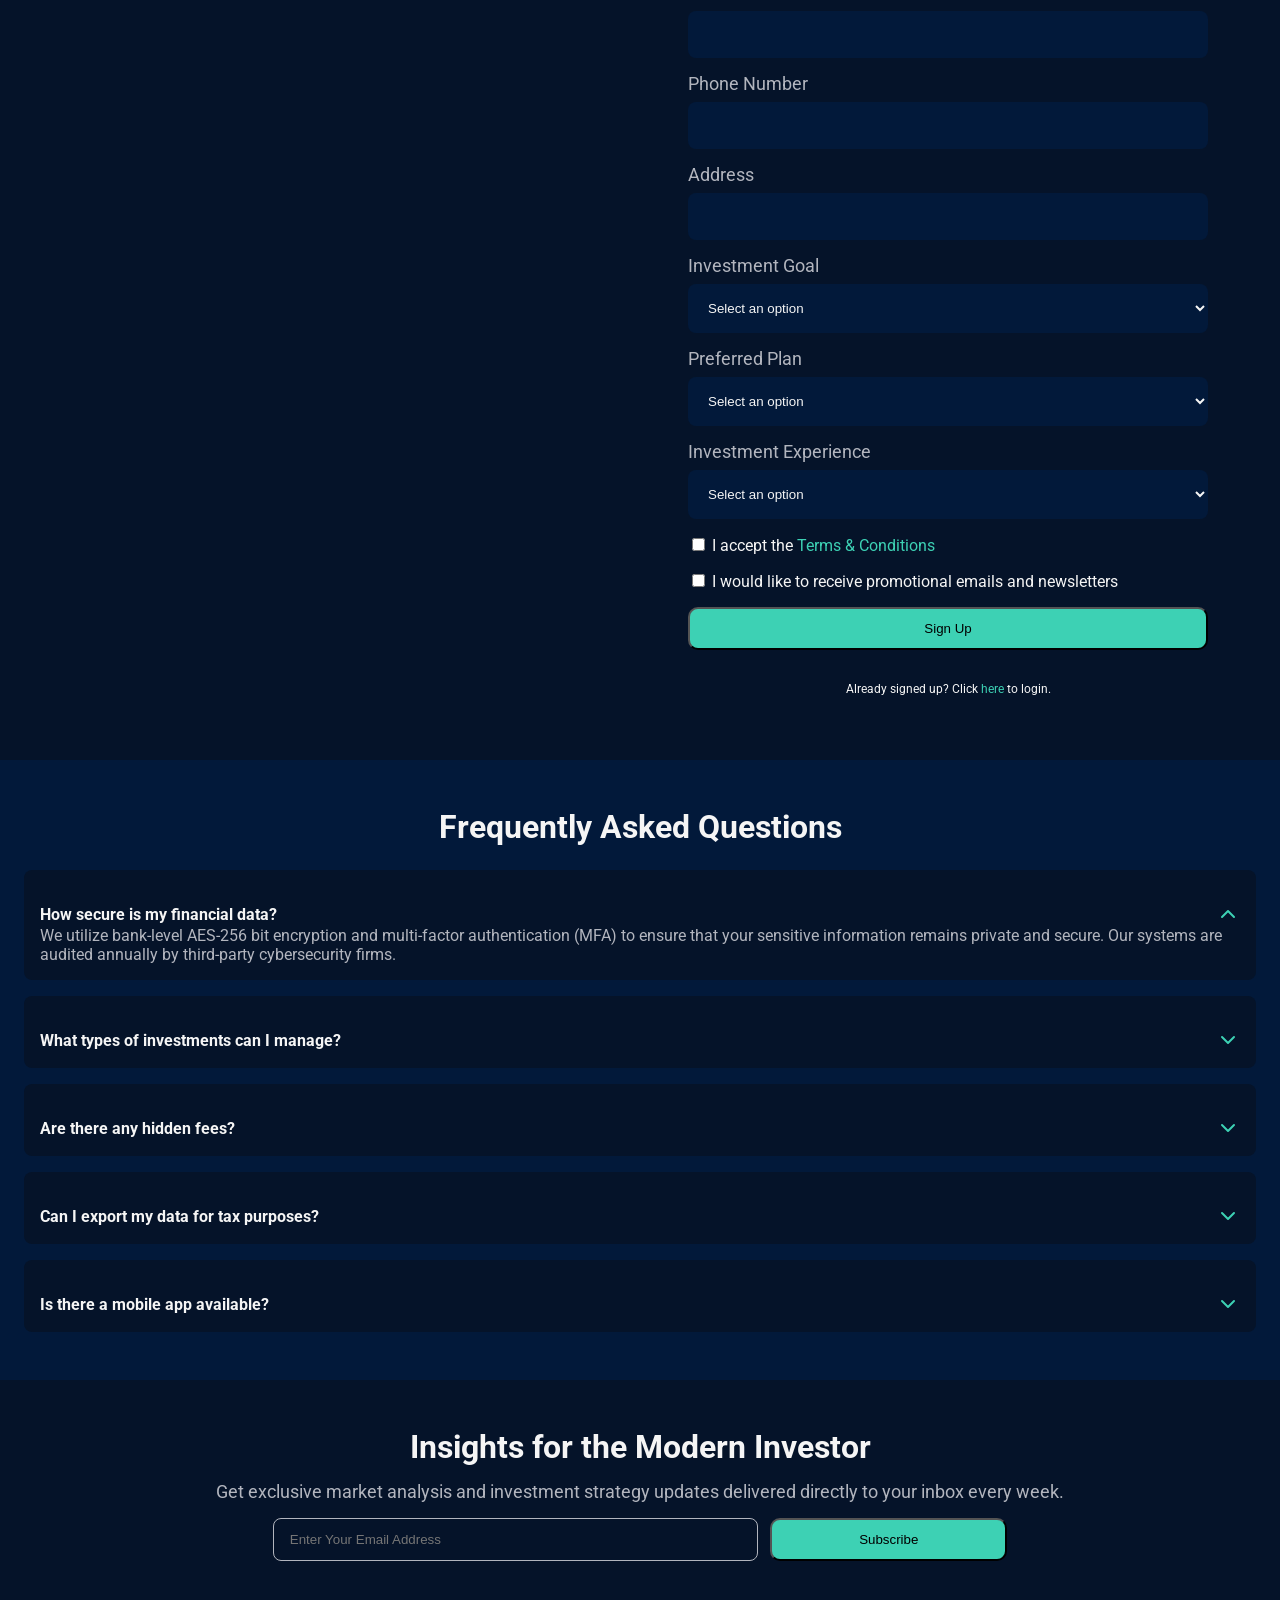
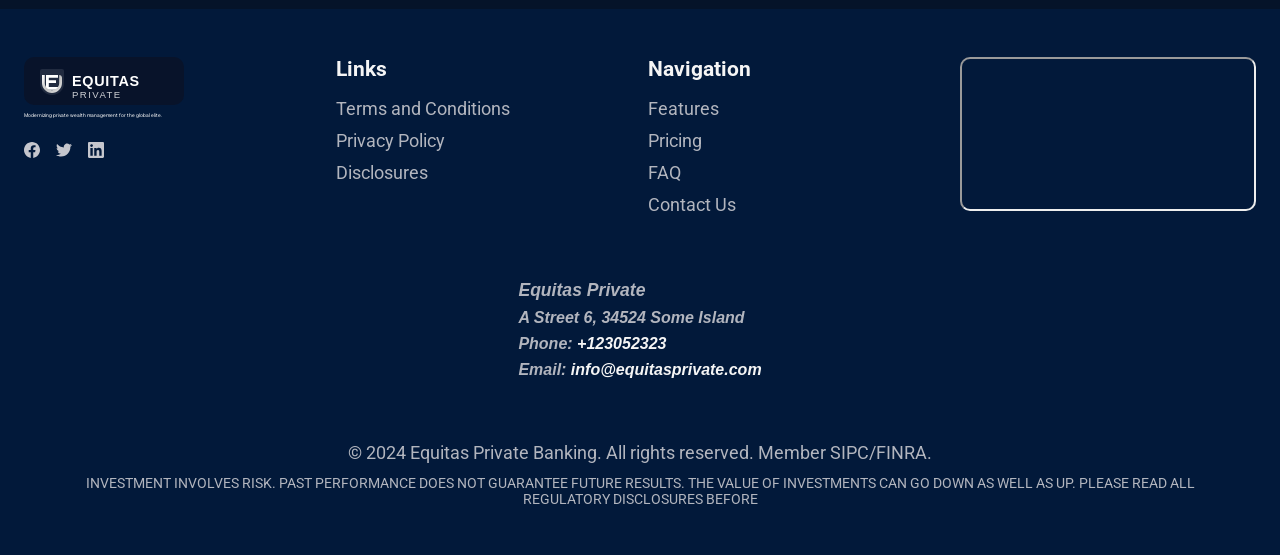
==== commit 682e8787: "Refactor navbar: update mobile item structure for improved consistency and clarity" ====
--- a/index.html
+++ b/index.html
@@ -37,9 +37,14 @@
     <header>
       <div class="container">
         <nav class="navbar">
-          <details class="navbar__menu-toggle desktop--hidden">
-            <summary
-              class="navbar__menu-toggle-icon"
+          <a href="#" class="navbar__logo-link"
+            ><img
+              src="./assets/logo/logo.svg"
+              alt="Equitas Logo"
+              class="navbar__logo"
+          /></a>
+            <div
+            id="toggle" class="navbar__menu-toggle-icon desktop--hidden navbar__menu-toggle"
               aria-label="Open navigation menu"
             >
               <img
@@ -47,58 +52,25 @@
                 alt=""
                 class="navbar__menu-icon"
                 aria-hidden="true"
-              />
-            </summary>
-            <ul class="navbar__items--mobile">
-              <li class="navbar__item--mobile">
-                <a class="navbar__item-link--mobile" href="#insights"
-                  >Insights</a
-                >
-              </li>
-              <li class="navbar__item--mobile">
-                <a class="navbar__item-link--mobile" href="#pricing">Pricing</a>
-              </li>
-              <li class="navbar__item--mobile">
-                <a class="navbar__item-link--mobile" href="#questions">FAQS</a>
-              </li>
-              <li class="navbar__item--mobile">
-                <a class="navbar__item-link--mobile" href="#footer">About</a>
-              </li>
-              <li class="navbar__item--mobile">
-                <a class="navbar__item-link--mobile" href="./login.html"
-                  >Login</a
-                >
-              </li>
-              <li class="navbar__button--mobile">
-                <a class="btn btn--primary" href="#subscription">Get Started</a>
-              </li>
-            </ul>
-          </details>
-
-          <a href="#" class="navbar__logo-link"
-            ><img
-              src="./assets/logo/logo.svg"
-              alt="Equitas Logo"
-              class="navbar__logo"
-          /></a>
-
-          <ul class="navbar__items mobile--hidden">
-            <li>
-              <a class="navbar__item-link" href="#insights">Insights</a>
+              /></div>
+
+          <ul class="navbar__items mobile--hidden navbar__items--mobile">
+            <li class="navbar__item--mobile">
+              <a class="navbar__item-link navbar__item-link--mobile" href="#insights">Insights</a>
             </li>
-            <li>
-              <a class="navbar__item-link" href="#pricing">Pricing</a>
+            <li class="navbar__item--mobile">
+              <a class="navbar__item-link navbar__item-link--mobile" href="#pricing">Pricing</a>
             </li>
-            <li>
-              <a class="navbar__item-link" href="#questions">FAQS</a>
+            <li class="navbar__item--mobile">
+              <a class="navbar__item-link navbar__item-link--mobile" href="#questions">FAQS</a>
             </li>
-            <li>
-              <a class="navbar__item-link" href="#footer">About</a>
+            <li class="navbar__item--mobile">
+              <a class="navbar__item-link navbar__item-link--mobile" href="#footer">About</a>
             </li>
-            <li>
-              <a class="navbar__item-link" href="./login.html">Login</a>
+            <li class="navbar__item--mobile">
+              <a class="navbar__item-link navbar__item-link--mobile" href="./login.html">Login</a>
             </li>
-            <li>
+            <li class="navbar__button--mobile">
               <a class="btn btn--primary" href="#subscription">Get Started</a>
             </li>
           </ul>
@@ -782,5 +754,6 @@
     <a class="scroll" href="#" aria-label="Back to top"
       ><img src="./assets/icons/arrow-top.svg" alt="" class="scroll-image"
     /></a>
+    <script src="index.js"></script>
   </body>
 </html>
--- a/styles.css
+++ b/styles.css
@@ -202,7 +202,7 @@
 
 .navbar {
   display: flex;
-  flex-direction: row-reverse;
+  flex-direction: row;
   justify-content: space-between;
   padding: var(--space-base) var(--space-lg);
   position: fixed;
@@ -224,58 +224,63 @@
   list-style-type: none;
 }
 
-.navbar__items--mobile {
-  position: absolute;
-  top: 100%;
-  right: 0;
-  background-color: var(--color-bg-secondary);
-  outline: 2px solid var(--color-accent);
-  color: var(--color-text-primary);
-  list-style-type: none;
-  padding: var(--space-2xl) var(--space-lg);
-  border-radius: var(--br-lg);
-  width: calc(50vw - 2rem);
-  height: 60dvh;
-  display: flex;
-  flex-direction: column;
-  align-items: center;
-  gap: var(--space-2xl);
-  z-index: 1;
-}
-
-.navbar__item--mobile {
-  width: 100%;
-}
-
-.navbar__item-link--mobile {
-  display: block;
-  width: 100%;
-  padding-block: var(--space-sm);
-  border-radius: var(--br-lg);
-  text-align: center;
-  color: var(--color-text-primary);
-}
-
-.navbar__item--mobile:hover {
-  background-color: var(--color-accent);
-  border-radius: var(--br-lg);
-  color: var(--color-accent);
-}
-
-.navbar__item-link--mobile:hover {
-  color: var(--color-accent);
-  outline: 1px solid var(--color-accent);
-  display: block;
-  width: 100%;
-}
-
-.navbar__item-link--mobile:visited {
-  color: var(--color-text-primary);
-}
-
-.navbar__button--mobile {
-  width: 100%;
-  text-align: center;
+@media (max-width: 1023.98px) {
+  .navbar__items--mobile {
+    position: absolute;
+    top: 100%;
+    right: var(--space-lg);
+    background-color: var(--color-bg-secondary);
+    outline: 2px solid var(--color-accent);
+    color: var(--color-text-primary);
+    list-style-type: none;
+    padding: var(--space-2xl) var(--space-lg);
+    border-radius: var(--br-lg);
+    width: calc(50vw - 2rem);
+    height: 60dvh;
+    display: flex;
+    flex-direction: column;
+    align-items: center;
+    gap: var(--space-2xl);
+    z-index: 1;
+  }
+
+  .navbar__item--mobile {
+    width: 100%;
+  }
+
+  .navbar__item-link--mobile {
+    display: block;
+    width: 100%;
+    padding-block: var(--space-sm);
+    border-radius: var(--br-lg);
+    text-align: center;
+    color: var(--color-text-primary);
+  }
+
+  .navbar__item--mobile:hover {
+    background-color: var(--color-accent);
+    border-radius: var(--br-lg);
+    color: var(--color-accent);
+  }
+
+  .navbar__item-link--mobile:hover {
+    color: var(--color-bg-primary);
+    display: block;
+    width: 100%;
+  }
+
+  .navbar__item-link--mobile:visited {
+    color: var(--color-text-primary);
+  }
+
+  .navbar__button--mobile {
+    width: 100%;
+    text-align: center;
+  }
+
+  .mobile--hidden {
+    display: none;
+  }
 }
 
 .navbar__menu-icon {
@@ -286,10 +291,6 @@
 .navbar__logo {
   width: var(--navbar-logo-width);
   height: auto;
-}
-
-.mobile--hidden {
-  display: none;
 }
 
 /* ===== HERO ===== */
